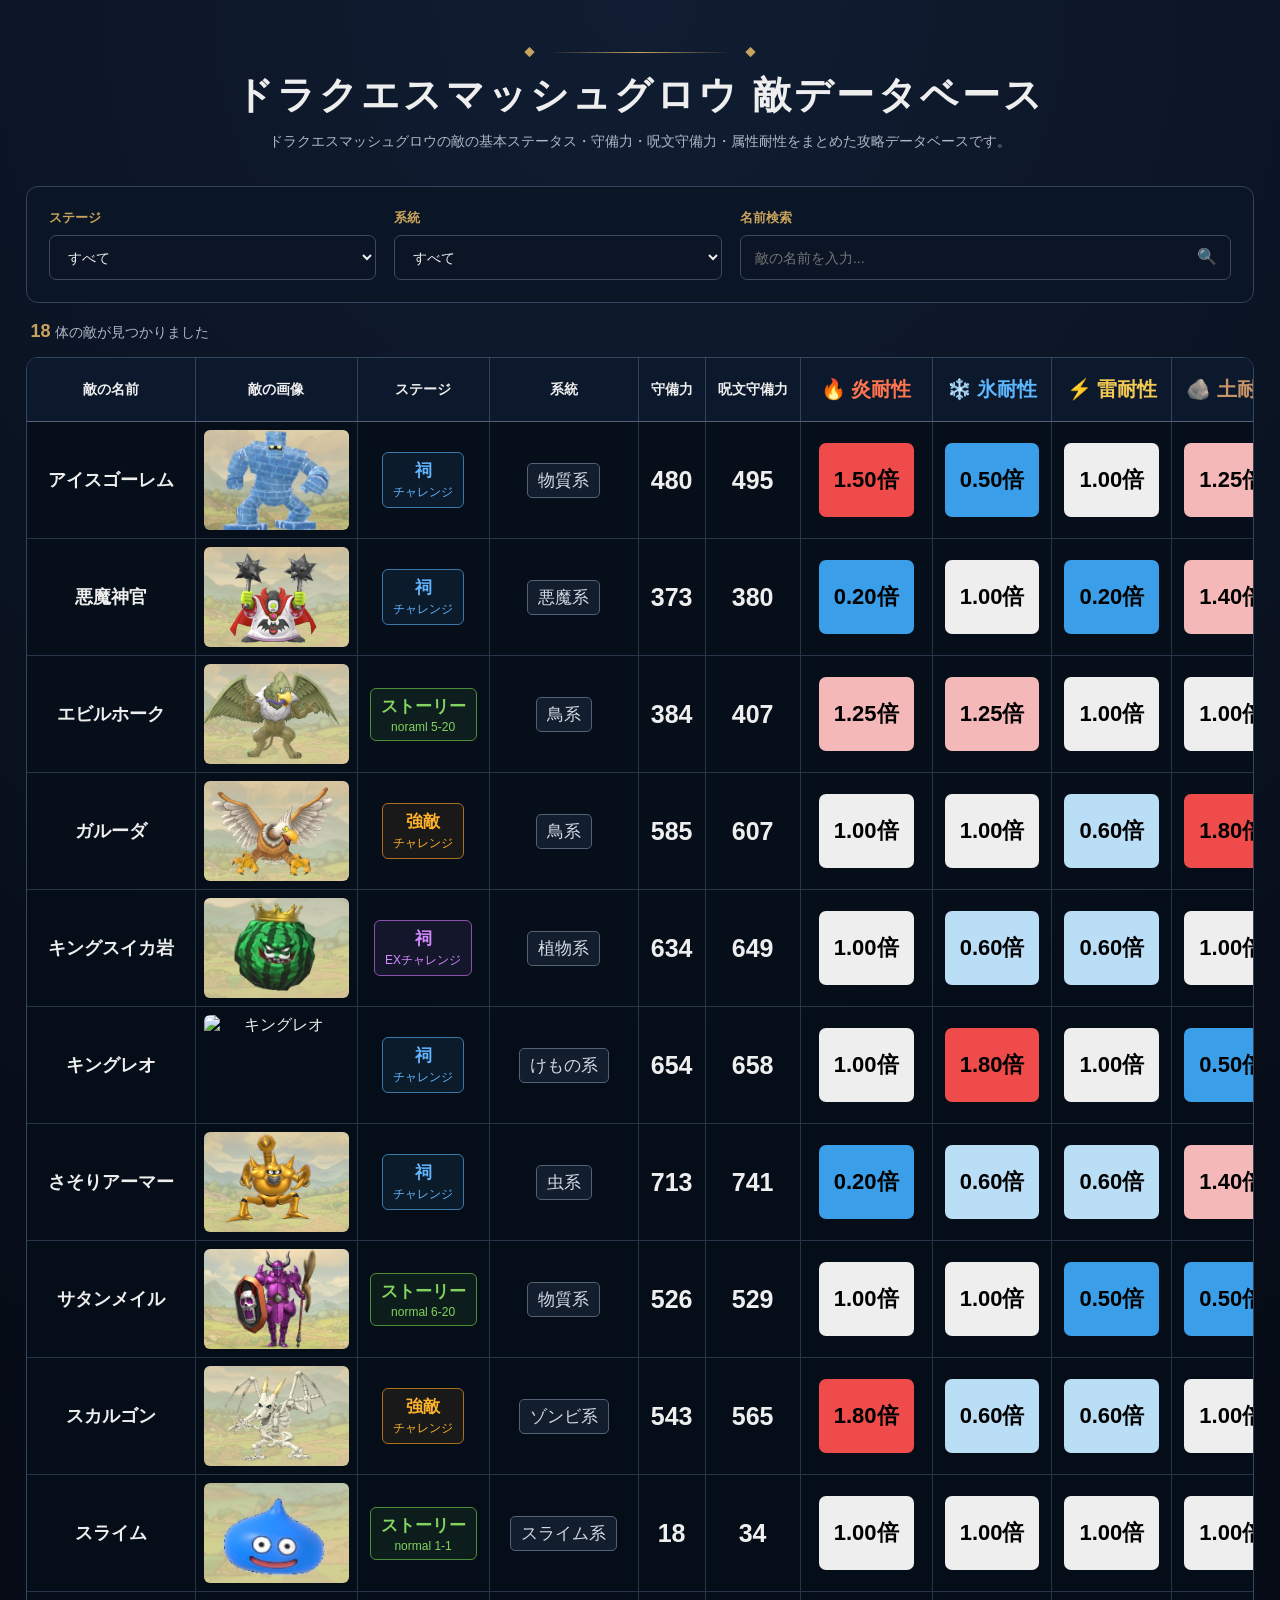
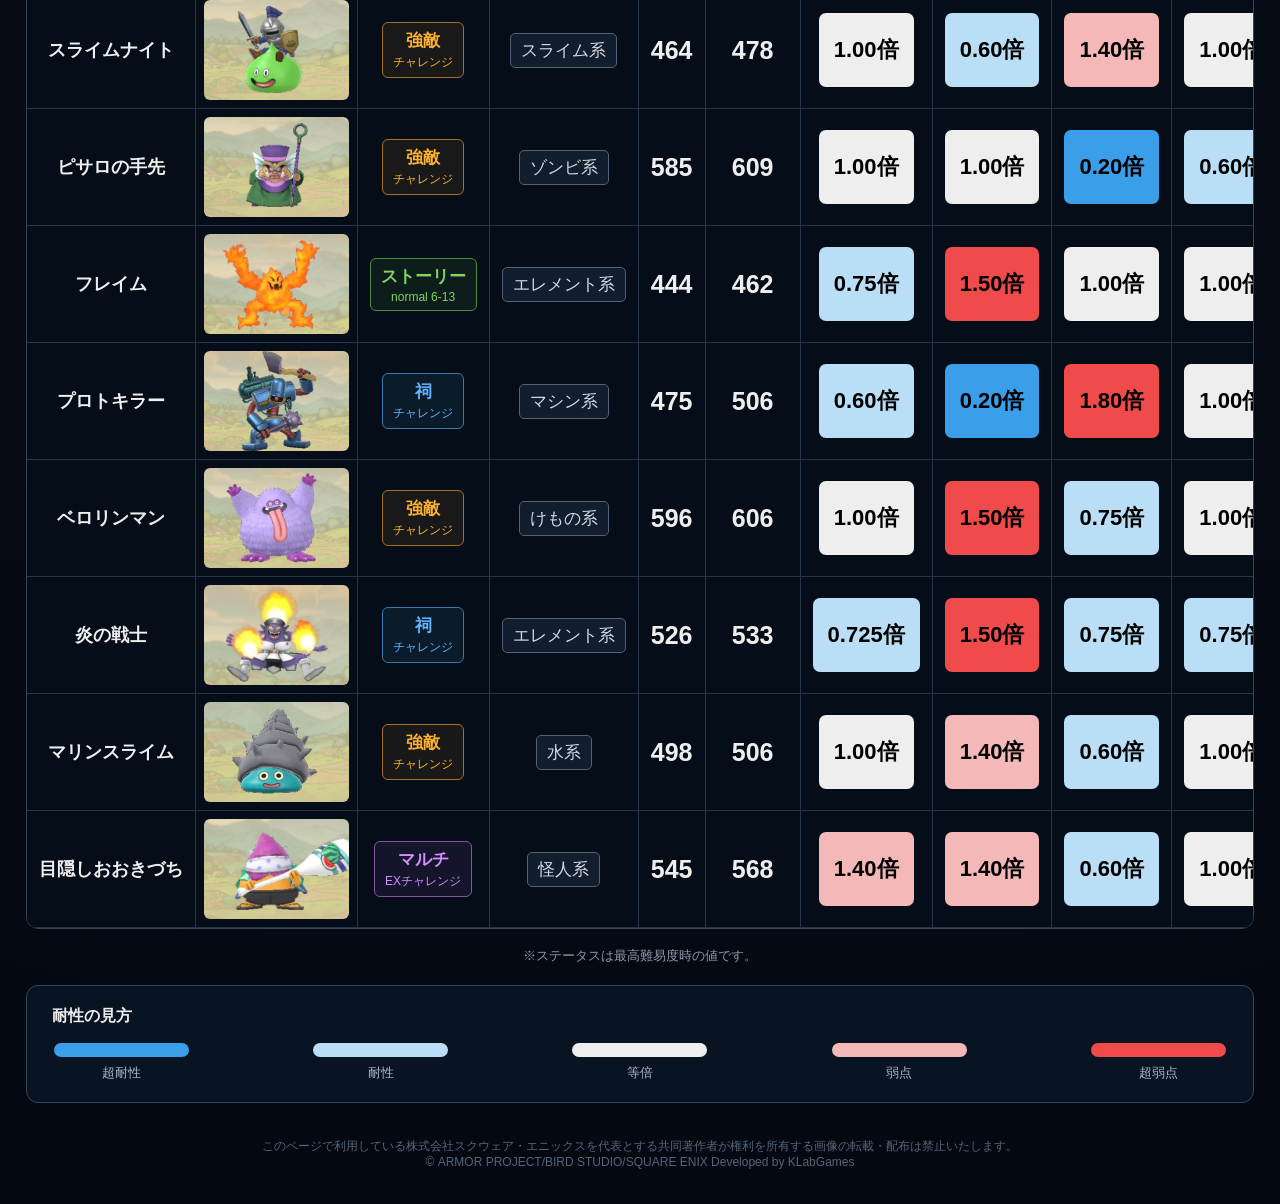
==== index.html @ b978d94a "Add files via upload" ====
<!DOCTYPE html>   <html lang="ja">

<head>
    <meta charset="UTF-8">
    <meta name="viewport" content="width=device-width, initial-scale=1.0">
    <title>【スマグロ】敵データベース（守備力類・属性耐性）</title>
    <meta name="description" content="ドラクエスマッシュグロウの敵情報をまとめた攻略データベース。敵の守備力、呪文守備力、炎・氷・雷・土・風・光・闇の属性耐性などの数値を一覧で確認できます。">
    <link rel="stylesheet" href="dqsg.css">
    <script>
  window.va = window.va || function () { (window.vaq = window.vaq || []).push(arguments); };
</script>
<script defer src="/_vercel/insights/script.js"></script>
</head>


<body>
<header class="site-header">
    <div class="title-decoration">
        <span>◆</span>
        <div></div>
        <span>◆</span>
    </div>
    <h1>ドラクエスマッシュグロウ 敵データベース</h1>
    <p>ドラクエスマッシュグロウの敵の基本ステータス・守備力・呪文守備力・属性耐性をまとめた攻略データベースです。</p>
</header>


<main class="container">
    <!-- ========================================
         検索・絞り込み
    ========================================= -->
    <section class="filter-area">

        <div class="filter-item">
            <label for="stage-filter">ステージ</label>

            <select id="stage-filter">
                <option value="all"> すべて</option>
                <option value="マルチ">マルチ（最高難易度）</option>
                <option value="強敵">強敵（最高難易度）</option>
                <option value="祠">祠（最高難易度）</option>
                <option value="ストーリー">ストーリー</option>
            </select>
        </div>


        <div class="filter-item">
            <label for="type-filter">系統</label>
            <select id="type-filter">

                <option value="all">すべて</option>
                <option value="スライム系">スライム系</option>
                <option value="けもの系">けもの系</option>
                <option value="ドラゴン系">ドラゴン系</option>
                <option value="悪魔系">悪魔系</option>
                <option value="物質系">物質系</option>
                <option value="ゾンビ系">ゾンビ系</option>
                <option value="エレメント系">エレメント系</option>
                <option value="植物系">植物系</option>
                <option value="虫系">虫系</option>
                <option value="水系">水系</option>
                <option value="鳥系">鳥系</option>
                <option value="マシン系">マシン系</option>
                <option value="怪人系">怪人系</option>
                <option value="？？？系">？？？系</option>
                
            </select>
        </div>


        <div class="filter-item search-box">

            <label for="name-search">名前検索</label>
            <div class="search-input">
                <input
                    type="text"
                    id="name-search"
                    placeholder="敵の名前を入力...">
                <span>🔍</span>
            </div>
        </div>
    </section>


    <!-- ========================================
         件数
    ========================================= -->
    <div class="result-info">
        <span id="result-count">5</span>
        体の敵が見つかりました </div>


    <!-- ========================================
         敵一覧
    ========================================= -->
    <section class="table-wrapper">


        <table id="enemy-table">
            <thead>
                <tr>
                    <th>敵の名前</th>
                    <th>敵の画像</th>
                    <th>ステージ</th>
                    <th>系統</th>
                    <th>守備力</th>
                    <th>呪文守備力</th>
                    <th class="element-fire">🔥 炎耐性</th>
                    <th class="element-ice">❄️ 氷耐性</th>
                    <th class="element-thunder">⚡ 雷耐性</th>
                    <th class="element-earth">🪨 土耐性</th>
                    <th class="element-wind"> 🌪️ 風耐性</th>
                    <th class="element-light">☀️ 光耐性</th>
                    <th class="element-dark">🌑 闇耐性</th>
                    <th class="element-other">その他</th>
                </tr
            </thead>


            <!--敵の情報色々書くところ沢山-->
            <tbody id="enemy-list">




                <tr
                    data-name="アイスゴーレム"
                    data-stage="祠"
                    data-type="物質系">

                    <td class="enemy-name">
                        <strong>アイスゴーレム</strong></td>

                    <td class="enemy-image"> 
                        <img
                            src="dqsgi/ai1.jpg"
                            alt="アイスゴーレム"> </td>

                    <td>
                        <span class="stage-badge stage-shrine">
                            祠
                            <small>チャレンジ</small>
                        </span> </td>

                    <td> <span class="type-badge">物質系</span> </td>

                    <td> <span class="status-number">480</span> </td>
                    <td> <span class="status-number">495</span> </td>

                    <!-- ★ 属性耐性 ★ -->
                    <td class="resistance">
                        <span class="resistance-bad">1.50倍</span> </td>

                    <td class="resistance">
                        <span class="resistance-good">0.50倍</span> </td>

                    <td class="resistance">
                        <span class="resistance-normal">1.00倍</span> </td>

                    <td class="resistance">
                        <span class="resistance-slight-bad">1.25倍</span> </td>
                        
                    <td class="resistance">
                        <span class="resistance-slight-good">0.75倍</span> </td>

                    <td class="resistance">
                        <span class="resistance-good">0.50倍</span> </td>

                    <td class="resistance">
                        <span class="resistance-good">0.50倍</span> </td>
                    
                    <td class="other-data"></td>
                </tr>

                <tr
                    data-name="悪魔神官"
                    data-stage="祠"
                    data-type="悪魔系">

                    <td class="enemy-name">
                        <strong>悪魔神官</strong></td>

                    <td class="enemy-image">
                        <img
                            src="dqsgi/aku1.jpg"
                            alt="悪魔神官"></td>

                    <td>
                        <span class="stage-badge stage-shrine">
                            祠
                            <small>チャレンジ</small>
                        </span> </td>

                    <td> <span class="type-badge">悪魔系</span> </td>

                    <td> <span class="status-number">373</span> </td>
                    <td> <span class="status-number">380</span> </td>

                    <!-- ★ 属性耐性 ★ -->
                    <td class="resistance">
                        <span class="resistance-good">0.20倍</span> </td>

                    <td class="resistance">
                        <span class="resistance-normal">1.00倍</span> </td>

                    <td class="resistance">
                        <span class="resistance-good">0.20倍</span> </td>

                    <td class="resistance">
                        <span class="resistance-slight-bad">1.40倍</span> </td>
                        
                    <td class="resistance">
                        <span class="resistance-good">0.20倍</span> </td>

                    <td class="resistance">
                        <span class="resistance-bad">1.80倍</span> </td>

                    <td class="resistance">
                        <span class="resistance-good">0.20倍</span> </td>

                    <td class="other-data"></td>
                </tr>

                <tr
                    data-name="エビルホーク"
                    data-stage="ストーリー"
                    data-type="鳥系">

                    <td class="enemy-name">
                        <strong>エビルホーク</strong></td>

                    <td class="enemy-image">
                        <img
                            src="dqsgi/ebi1.jpg"
                            alt="エビルホーク"> </td>

                    <td>
                        <span class="stage-badge stage-story">
                            ストーリー
                            <small>noraml 5-20</small>
                        </span> </td>

                    <td> <span class="type-badge">鳥系</span> </td>

                    <td> <span class="status-number">384</span> </td>
                    <td> <span class="status-number">407</span> </td>

                    <!-- ★ 属性耐性 ★ -->
                    <td class="resistance">
                        <span class="resistance-slight-bad">1.25倍</span> </td>

                    <td class="resistance">
                        <span class="resistance-slight-bad">1.25倍</span> </td>

                    <td class="resistance">
                        <span class="resistance-normal">1.00倍</span> </td>

                    <td class="resistance">
                        <span class="resistance-normal">1.00倍</span> </td>

                    <td class="resistance">
                        <span class="resistance-slight-good">0.75倍</span> </td>

                    <td class="resistance">
                        <span class="resistance-normal">1.00倍</span> </td>

                    <td class="resistance">
                        <span class="resistance-normal">1.00倍</span> </td>

                    <td class="other-data"></td>
                </tr>

                <tr
                    data-name="ガルーダ"
                    data-stage="強敵"
                    data-type="鳥系">

                    <td class="enemy-name">
                        <strong>ガルーダ</strong></td>

                    <td class="enemy-image">
                        <img
                            src="dqsgi/garu1.jpg"
                            alt="ガルーダ"> </td>

                    <td>
                        <span class="stage-badge stage-strong">
                            強敵
                            <small>チャレンジ</small>
                        </span> </td>

                    <td> <span class="type-badge">鳥系</span> </td>

                    <td> <span class="status-number">585</span> </td>
                    <td> <span class="status-number">607</span> </td>

                    <!-- ★ 属性耐性 ★ -->
                    <td class="resistance">
                        <span class="resistance-normal">1.00倍</span> </td>

                    <td class="resistance">
                        <span class="resistance-normal">1.00倍</span> </td>

                    <td class="resistance">
                        <span class="resistance-slight-good">0.60倍</span> </td>

                    <td class="resistance">
                        <span class="resistance-bad">1.80倍</span> </td>

                    <td class="resistance">
                        <span class="resistance-slight-good">0.60倍</span> </td>

                    <td class="resistance">
                        <span class="resistance-normal">1.00倍</span> </td>

                    <td class="resistance">
                        <span class="resistance-slight-bad">1.40倍</span> </td>

                    <td class="other-data"></td>
                </tr>

                <tr
                    data-name="キングスイカ岩"
                    data-stage="祠"
                    data-type="植物系">

                    <td class="enemy-name">
                        <strong>キングスイカ岩</strong></td>

                    <td class="enemy-image">
                        <img
                            src="dqsgi/kin1.jpg"
                            alt="キングスイカ岩"> </td>

                    <td>
                        <span class="stage-badge stage-multi">
                            祠
                            <small>EXチャレンジ</small>
                        </span> </td>

                    <td> <span class="type-badge">植物系</span> </td>

                    <td> <span class="status-number">634</span> </td>
                    <td> <span class="status-number">649</span> </td>

                    <!-- ★ 属性耐性 ★ -->
                    <td class="resistance">
                        <span class="resistance-normal">1.00倍</span> </td>

                    <td class="resistance">
                        <span class="resistance-slight-good">0.60倍</span> </td>

                    <td class="resistance">
                        <span class="resistance-slight-good">0.60倍</span> </td>

                    <td class="resistance">
                        <span class="resistance-normal">1.00倍</span> </td>

                    <td class="resistance">
                        <span class="resistance-bad">1.80倍</span> </td>

                    <td class="resistance">
                        <span class="resistance-slight-good">0.60倍</span> </td>

                    <td class="resistance">
                        <span class="resistance-good">0.20倍</span> </td>

                    <td class="other-data"></td>
                </tr>

                <tr
                    data-name="キングレオ"
                    data-stage="祠"
                    data-type="けもの系">

                    <td class="enemy-name">
                        <strong>キングレオ</strong></td>

                    <td class="enemy-image">
                        <img
                            src="dqsgi/kin2.png"
                            alt="キングレオ"> </td>

                    <td>
                        <span class="stage-badge stage-shrine">
                            祠
                            <small>チャレンジ</small>
                        </span> </td>

                    <td> <span class="type-badge">けもの系</span> </td>

                    <td> <span class="status-number">654</span> </td>
                    <td> <span class="status-number">658</span> </td>

                    <!-- ★ 属性耐性 ★ -->
                    <td class="resistance">
                        <span class="resistance-normal">1.00倍</span> </td>

                    <td class="resistance">
                        <span class="resistance-bad">1.80倍</span> </td>

                    <td class="resistance">
                        <span class="resistance-normal">1.00倍</span> </td>

                    <td class="resistance">
                        <span class="resistance-good">0.50倍</span> </td>

                    <td class="resistance">
                        <span class="resistance-normal">1.00倍</span> </td>

                    <td class="resistance">
                        <span class="resistance-slight-good">0.60倍</span> </td>

                    <td class="resistance">
                        <span class="resistance-good">0.20倍</span> </td>

                    <td class="other-data"></td>
                </tr>

                <tr
                    data-name="さそりアーマー"
                    data-stage="祠"
                    data-type="虫系">

                    <td class="enemy-name">
                        <strong>さそりアーマー</strong></td>

                    <td class="enemy-image">
                        <img
                            src="dqsgi/saso1.png"
                            alt="さそりアーマー"> </td>

                    <td>
                        <span class="stage-badge stage-shrine">
                                祠
                            <small>チャレンジ</small>
                        </span> </td>

                    <td> <span class="type-badge">虫系</span> </td>

                    <td> <span class="status-number">713</span> </td>
                    <td> <span class="status-number">741</span> </td>

                    <!-- ★ 属性耐性 ★ -->
                    <td class="resistance">
                        <span class="resistance-good">0.20倍</span> </td>

                    <td class="resistance">
                        <span class="resistance-slight-good">0.60倍</span> </td>

                    <td class="resistance">
                        <span class="resistance-slight-good">0.60倍</span> </td>

                    <td class="resistance">
                        <span class="resistance-slight-bad">1.40倍</span> </td>

                    <td class="resistance">
                        <span class="resistance-normal">1.00倍</span> </td>

                    <td class="resistance">
                        <span class="resistance-slight-good">0.60倍</span> </td>

                    <td class="resistance">
                        <span class="resistance-bad">1.80倍</span> </td>

                    <td class="other-data"></td>
                </tr>

                <tr
                    data-name="サタンメイル"
                    data-stage="ストーリー"
                    data-type="物質系">

                    <td class="enemy-name">
                        <strong>サタンメイル</strong></td>

                    <td class="enemy-image">
                        <img
                            src="dqsgi/sata1.jpg"
                            alt="サタンメイル"> </td>

                    <td>
                        <span class="stage-badge stage-story">
                            ストーリー
                            <small>normal 6-20</small>
                        </span> </td>

                    <td> <span class="type-badge">物質系</span> </td>

                    <td> <span class="status-number">526</span> </td>
                    <td> <span class="status-number">529</span> </td>

                    <!-- ★ 属性耐性 ★ -->
                    <td class="resistance">
                        <span class="resistance-normal">1.00倍</span> </td>

                    <td class="resistance">
                        <span class="resistance-normal">1.00倍</span> </td>

                    <td class="resistance">
                        <span class="resistance-good">0.50倍</span> </td>

                    <td class="resistance">
                        <span class="resistance-good">0.50倍</span> </td>

                    <td class="resistance">
                        <span class="resistance-slight-bad">1.25倍</span> </td>

                    <td class="resistance">
                        <span class="resistance-slight-bad">1.25倍</span> </td>

                    <td class="resistance">
                        <span class="resistance-slight-good">0.75倍</span> </td>

                    <td class="other-data">・呪文耐性<br>　(×0.5)</td>
                </tr>

                <tr
                    data-name="スカルゴン"
                    data-stage="強敵"
                    data-type="ゾンビ系">

                    <td class="enemy-name">
                        <strong>スカルゴン</strong></td>

                    <td class="enemy-image">
                        <img
                            src="dqsgi/suka1.jpg"
                            alt="スカルゴン"> </td>

                    <td>
                        <span class="stage-badge stage-strong">
                            強敵
                            <small>チャレンジ</small>
                        </span> </td>

                    <td> <span class="type-badge">ゾンビ系</span> </td>

                    <td> <span class="status-number">543</span> </td>
                    <td> <span class="status-number">565</span> </td>

                    <!-- ★ 属性耐性 ★ -->
                    <td class="resistance">
                        <span class="resistance-bad">1.80倍</span> </td>

                    <td class="resistance">
                        <span class="resistance-slight-good">0.60倍</span> </td>

                    <td class="resistance">
                        <span class="resistance-slight-good">0.60倍</span> </td>

                    <td class="resistance">
                        <span class="resistance-normal">1.00倍</span> </td>

                    <td class="resistance">
                        <span class="resistance-slight-bad">1.40倍</span> </td>

                    <td class="resistance">
                        <span class="resistance-normal">1.00倍</span> </td>

                    <td class="resistance">
                        <span class="resistance-slight-good">0.60倍</span> </td>

                    <td class="other-data"></td>
                </tr>

                <tr
                    data-name="スライム"
                    data-stage="ストーリー"
                    data-type="スライム系">

                    <td class="enemy-name">
                        <strong>スライム</strong></td>

                    <td class="enemy-image">
                        <img
                            src="dqsgi/sura1.jpg"
                            alt="スライム"> </td>

                    <td>
                        <span class="stage-badge stage-story">
                            ストーリー
                            <small>normal 1-1</small>
                        </span> </td>

                    <td> <span class="type-badge">スライム系</span> </td>

                    <td> <span class="status-number">18</span> </td>
                    <td> <span class="status-number">34</span> </td>

                    <!-- ★ 属性耐性 ★ -->
                    <td class="resistance">
                        <span class="resistance-normal">1.00倍</span> </td>

                    <td class="resistance">
                        <span class="resistance-normal">1.00倍</span> </td>

                    <td class="resistance">
                        <span class="resistance-normal">1.00倍</span> </td>

                    <td class="resistance">
                        <span class="resistance-normal">1.00倍</span> </td>

                    <td class="resistance">
                        <span class="resistance-normal">1.00倍</span> </td>

                    <td class="resistance">
                        <span class="resistance-normal">1.00倍</span> </td>

                    <td class="resistance">
                        <span class="resistance-normal">1.00倍</span> </td>

                    <td class="other-data"></td>
                </tr>

                <tr
                    data-name="スライムナイト"
                    data-stage="強敵"
                    data-type="スライム系">

                    <td class="enemy-name">
                        <strong>スライムナイト</strong></td>

                    <td class="enemy-image">
                        <img
                            src="dqsgi/sura2.jpg"
                            alt="スライムナイト"> </td>

                    <td>
                        <span class="stage-badge stage-strong">
                            強敵
                            <small>チャレンジ</small>
                        </span> </td>

                    <td> <span class="type-badge">スライム系</span> </td>

                    <td> <span class="status-number">464</span> </td>
                    <td> <span class="status-number">478</span> </td>

                    <!-- ★ 属性耐性 ★ -->
                    <td class="resistance">
                        <span class="resistance-normal">1.00倍</span> </td>

                    <td class="resistance">
                        <span class="resistance-slight-good">0.60倍</span> </td>

                    <td class="resistance">
                        <span class="resistance-slight-bad">1.40倍</span> </td>

                    <td class="resistance">
                        <span class="resistance-normal">1.00倍</span> </td>

                    <td class="resistance">
                        <span class="resistance-bad">1.80倍</span> </td>

                    <td class="resistance">
                        <span class="resistance-normal">1.00倍</span> </td>

                    <td class="resistance">
                        <span class="resistance-slight-good">0.60倍</span> </td>

                    <td class="other-data"></td>
                </tr>

                <tr
                    data-name="ピサロの手先"
                    data-stage="強敵"
                    data-type="ゾンビ系">

                    <td class="enemy-name">
                        <strong>ピサロの手先</strong></td>

                    <td class="enemy-image">
                        <img
                            src="dqsgi/pisa.jpg"
                            alt="ピサロの手先"> </td>

                    <td>
                        <span class="stage-badge stage-strong">
                            強敵
                            <small>チャレンジ</small>
                        </span> </td>

                    <td> <span class="type-badge">ゾンビ系</span> </td>

                    <td> <span class="status-number">585</span> </td>
                    <td> <span class="status-number">609</span> </td>

                    <!-- ★ 属性耐性 ★ -->
                    <td class="resistance">
                        <span class="resistance-normal">1.00倍</span> </td>

                    <td class="resistance">
                        <span class="resistance-normal">1.00倍</span> </td>

                    <td class="resistance">
                        <span class="resistance-good">0.20倍</span> </td>

                    <td class="resistance">
                        <span class="resistance-slight-good">0.60倍</span> </td>

                    <td class="resistance">
                        <span class="resistance-bad">1.80倍</span> </td>

                    <td class="resistance">
                        <span class="resistance-slight-good">0.60倍</span> </td>

                    <td class="resistance">
                        <span class="resistance-slight-good">0.60倍</span> </td>

                    <td class="other-data"></td>
                </tr>

                <tr
                    data-name="フレイム"
                    data-stage="ストーリー"
                    data-type="エレメント系">

                    <td class="enemy-name">
                        <strong>フレイム</strong></td>

                    <td class="enemy-image">
                        <img
                            src="dqsgi/hure1.jpg"
                            alt="フレイム"> </td>

                    <td>
                        <span class="stage-badge stage-story">
                            ストーリー
                            <small>normal 6-13</small>
                        </span> </td>

                    <td> <span class="type-badge">エレメント系</span> </td>

                    <td> <span class="status-number">444</span> </td>
                    <td> <span class="status-number">462</span> </td>

                    <!-- ★ 属性耐性 ★ -->
                    <td class="resistance">
                        <span class="resistance-slight-good">0.75倍</span> </td>

                    <td class="resistance">
                        <span class="resistance-bad">1.50倍</span> </td>

                    <td class="resistance">
                        <span class="resistance-normal">1.00倍</span> </td>

                    <td class="resistance">
                        <span class="resistance-normal">1.00倍</span> </td>

                    <td class="resistance">
                        <span class="resistance-normal">1.00倍</span> </td>

                    <td class="resistance">
                        <span class="resistance-normal">1.00倍</span> </td>

                    <td class="resistance">
                        <span class="resistance-normal">1.00倍</span> </td>

                    <td class="other-data"></td>
                </tr>

                <tr
                    data-name="プロトキラー"
                    data-stage="祠"
                    data-type="マシン系">

                    <td class="enemy-name">
                        <strong>プロトキラー</strong></td>

                    <td class="enemy-image">
                        <img
                            src="dqsgi/puro1.jpg"
                            alt="プロトキラー"></td>

                    <td>
                        <span class="stage-badge stage-shrine">
                            祠
                            <small>チャレンジ</small>
                        </span> </td>

                    <td> <span class="type-badge">マシン系</span> </td>

                    <td> <span class="status-number">475</span> </td>
                    <td> <span class="status-number">506</span> </td>

                    <!-- ★ 属性耐性 ★ -->
                    <td class="resistance">
                        <span class="resistance-slight-good">0.60倍</span> </td>

                    <td class="resistance">
                        <span class="resistance-good">0.20倍</span> </td>

                    <td class="resistance">
                        <span class="resistance-bad">1.80倍</span> </td>

                    <td class="resistance">
                        <span class="resistance-normal">1.00倍</span> </td>
                        
                    <td class="resistance">
                        <span class="resistance-slight-bad">1.40倍</span> </td>
                   
                    <td class="resistance">
                        <span class="resistance-good">0.20倍</span> </td>

                    <td class="resistance">
                        <span class="resistance-slight-good">0.60倍</span> </td>

                    <td class="other-data"></td>
                </tr>

                <tr
                    data-name="ベロリンマン"
                    data-stage="強敵"
                    data-type="けもの系">

                    <td class="enemy-name">
                        <strong>ベロリンマン</strong></td>

                    <td class="enemy-image">
                        <img
                            src="dqsgi/bero1.jpg"
                            alt="ベロリンマン"> </td>

                    <td>
                        <span class="stage-badge stage-strong">
                            強敵
                            <small>チャレンジ</small>
                        </span> </td>

                    <td> <span class="type-badge">けもの系</span> </td>

                    <td> <span class="status-number">596</span> </td>
                    <td> <span class="status-number">606</span> </td>

                    <!-- ★ 属性耐性 ★ -->
                    <td class="resistance">
                        <span class="resistance-normal">1.00倍</span> </td>

                    <td class="resistance">
                        <span class="resistance-bad">1.50倍</span> </td>

                    <td class="resistance">
                        <span class="resistance-slight-good">0.75倍</span> </td>

                    <td class="resistance">
                        <span class="resistance-normal">1.00倍</span> </td>

                    <td class="resistance">
                        <span class="resistance-slight-bad">1.25倍</span> </td>

                    <td class="resistance">
                        <span class="resistance-slight-good">0.75倍</span> </td>

                    <td class="resistance">
                        <span class="resistance-normal">1.00倍</span> </td>

                    <td class="other-data"></td>
                </tr>

                <tr
                    data-name="炎の戦士"
                    data-stage="祠"
                    data-type="エレメント系">

                    <td class="enemy-name">
                        <strong>炎の戦士</strong></td>

                    <td class="enemy-image">
                        <img
                            src="dqsgi/hono1.jpg"
                            alt="炎の戦士"> </td>

                    <td>
                        <span class="stage-badge stage-shrine">
                            祠
                            <small>チャレンジ</small>
                        </span> </td>

                    <td> <span class="type-badge">エレメント系</span> </td>

                    <td> <span class="status-number">526</span> </td>
                    <td> <span class="status-number">533</span> </td>

                    <!-- ★ 属性耐性 ★ -->
                    <td class="resistance">
                        <span class="resistance-slight-good">0.725倍</span> </td>

                    <td class="resistance">
                        <span class="resistance-bad">1.50倍</span> </td>

                    <td class="resistance">
                        <span class="resistance-slight-good">0.75倍</span> </td>

                    <td class="resistance">
                        <span class="resistance-slight-good">0.75倍</span> </td>

                    <td class="resistance">
                        <span class="resistance-slight-good">0.75倍</span> </td>

                    <td class="resistance">
                        <span class="resistance-slight-good">0.75倍</span> </td>

                    <td class="resistance">
                        <span class="resistance-slight-bad">1.25倍</span> </td>

                    <td class="other-data"></td>
                </tr>

                <tr
                    data-name="マリンスライム"
                    data-stage="強敵"
                    data-type="水系">

                    <td class="enemy-name">
                        <strong>マリンスライム</strong></td>

                    <td class="enemy-image">
                        <img
                            src="dqsgi/tumu1.jpg"
                            alt="マリンスライム"> </td>

                    <td>
                        <span class="stage-badge stage-strong">
                            強敵
                            <small>チャレンジ</small>
                        </span> </td>

                    <td> <span class="type-badge">水系</span> </td>

                    <td> <span class="status-number">498</span> </td>
                    <td> <span class="status-number">506</span> </td>

                    <!-- ★ 属性耐性 ★ -->
                    <td class="resistance">
                        <span class="resistance-normal">1.00倍</span> </td>

                    <td class="resistance">
                        <span class="resistance-slight-bad">1.40倍</span> </td>

                    <td class="resistance">
                        <span class="resistance-slight-good">0.60倍</span> </td>

                    <td class="resistance">
                        <span class="resistance-normal">1.00倍</span> </td>
                        
                    <td class="resistance">
                        <span class="resistance-bad">1.825倍</span> </td>

                    <td class="resistance">
                        <span class="resistance-slight-good">0.60倍</span> </td>

                    <td class="resistance">
                        <span class="resistance-slight-good">0.60倍</span> </td>

                    <td class="other-data"></td>
                </tr>

                <tr
                    data-name="目隠しおおきづち"
                    data-stage="マルチ"
                    data-type="怪人系">

                    <td class="enemy-name">
                        <strong>目隠しおおきづち</strong></td>

                    <td class="enemy-image">
                        <img
                            src="dqsgi/meka1.jpg"
                            alt="目隠しおおきづち"> </td>

                    <td>
                        <span class="stage-badge stage-multi">
                            マルチ
                            <small>EXチャレンジ</small>
                        </span> </td>

                    <td> <span class="type-badge">怪人系</span> </td>

                    <td> <span class="status-number">545</span> </td>
                    <td> <span class="status-number">568</span> </td>

                    <!-- ★ 属性耐性 ★ -->
                    <td class="resistance">
                        <span class="resistance-slight-bad">1.40倍</span> </td>

                    <td class="resistance">
                        <span class="resistance-slight-bad">1.40倍</span> </td>

                    <td class="resistance">
                        <span class="resistance-slight-good">0.60倍</span> </td>

                    <td class="resistance">
                        <span class="resistance-normal">1.00倍</span> </td>
                        
                    <td class="resistance">
                        <span class="resistance-bad">1.80倍</span> </td>              

                    <td class="resistance">
                        <span class="resistance-normal">1.00倍</span> </td>

                    <td class="resistance">
                        <span class="resistance-normal">1.00倍</span> </td>

                    <td class="other-data"></td>
                </tr>



            

                


            </tbody>
        </table>


        <div id="no-results" class="no-results">
            条件に一致する敵が見つかりませんでした。
        </div>
    </section>


    <!-- ========================================
         注意書き
    ========================================= -->
    <p class="data-note">※ステータスは最高難易度時の値です。</p>


    <!-- ========================================
         耐性の見方
    ========================================= -->
    <section class="resistance-guide">
        <h2>耐性の見方</h2>

        <div class="guide-items">
            <div>
                <span class="guide-value blue"></span>
                <span>超耐性</span>
            </div>

            <div>
                <span class="guide-value light-blue"></span>
                <span>耐性</span>
            </div>

            <div>
                <span class="guide-value normal"></span>
                <span>等倍</span>
            </div>

            <div>
                <span class="guide-value light-red"></span>
                <span>弱点</span>
            </div>

            <div>
                <span class="guide-value red"></span>
                <span>超弱点</span>
            </div>
        </div>
    </section>
</main>

<footer>
    このページで利用している株式会社スクウェア・エニックスを代表とする共同著作者が権利を所有する画像の転載・配布は禁止いたします。<br>
© ARMOR PROJECT/BIRD STUDIO/SQUARE ENIX Developed by KLabGames
</footer>


<script src="dqsg.js"></script>

</body> </html>
---- dqsg.css ----
/* ========================================
   基本設定
======================================== */
* {
    box-sizing: border-box;
}

body {
    margin: 0;

    background:
        radial-gradient(
            circle at top,
            #101d32 0%,
            #070d18 45%,
            #040811 100%  );

    color: #eeeeee;
    font-family:
        "Noto Sans JP",
        "Hiragino Kaku Gothic ProN",
        Meiryo,
        sans-serif;  }

.container {
    width: min(1800px, 96%);
    margin: 0 auto;   }


/* ========================================
   ヘッダー
======================================== */
.site-header {
    text-align: center;
    padding: 45px 20px 35px;  }

.site-header h1 {
    margin: 10px 0 12px;
    font-size: 38px;
    letter-spacing: 0.08em;  }

.site-header p {
    margin: 0;
    color: #aeb8c7;
    font-size: 14px;  }

.title-decoration {
    display: flex;
    justify-content: center;
    align-items: center;
    gap: 15px;  }

.title-decoration div {
    width: 180px;
    height: 1px;
    background:
        linear-gradient(
            to right,
            transparent,
            #c9a45c,
            transparent
        ); }

.title-decoration span {
    color: #c9a45c;
    font-size: 11px;  }


/* ========================================
   検索・絞り込み
======================================== */
.filter-area {
    display: grid;
    grid-template-columns:
        1fr 1fr 1.5fr;
    gap: 18px;
    padding: 22px;
    margin-bottom: 18px;
    background:
        rgba(10, 21, 37, 0.92);
    border: 1px solid #33445b;
    border-radius: 12px;  }

.filter-item {
    display: flex;
    flex-direction: column;
    gap: 8px;  }

.filter-item label {
    color: #c9a45c;
    font-size: 13px;
    font-weight: bold;  }

select,
input {
    width: 100%;
    height: 45px;
    padding: 0 14px;
    color: #eeeeee;
    background: #0b1525;
    border: 1px solid #3b4b61;
    border-radius: 7px;
    font-size: 14px;
    outline: none;  }

select:focus,
input:focus {
    border-color: #c9a45c; }

.search-input {
    position: relative; }

.search-input input {
    padding-right: 45px; }

.search-input span {
    position: absolute;
    right: 14px;
    top: 12px;
    opacity: 0.7; }


/* ========================================
   件数
======================================== */
.result-info {
    margin: 15px 5px;
    color: #aeb8c7;
    font-size: 14px; }

#result-count {
    color: #c9a45c;
    font-weight: bold;
    font-size: 18px; }


/* ========================================
   テーブル
======================================== */
.table-wrapper {
    overflow-x: auto;
    border: 1px solid #35455a;
    border-radius: 12px;
    background:
        rgba(6, 14, 25, 0.95); }

table {
    width: 100%;
    min-width: 1500px;
    border-collapse: collapse;  }

thead th {
    position: sticky;
    top: 0;
    z-index: 5;
    padding: 18px 12px;
    background: #0c192c;
    color: #eeeeee;
    border-right: 1px solid #334257;
    border-bottom: 1px solid #516078;
    font-size: 14px;
    white-space: nowrap; }


/* ========================================
   属性ヘッダー
======================================== */
.element-fire {
    color: #ff754f; 
    font-size: 20px;}

.element-ice {
    color: #5db7ff; 
    font-size: 20px;}

.element-thunder {
    color: #f4ca55; 
    font-size: 20px;}

.element-wind {
    color: #92d36e; 
    font-size: 20px;}

.element-dark {
    color: #bd80e8; 
    font-size: 20px;}

.element-light {
    color: #f4df86; 
    font-size: 20px;}

.element-earth {
    color: #c89568; 
    font-size: 20px;}

/* その他 */
.element-other {
    font-size: 20px;
}

.other-data {
    
    justify-content: flex-start !important;
    text-align: left;
    padding-left: 3px !important;
    min-width: 120px;
}


/* ========================================
   セル
======================================== */
tbody td {
    padding: 16px 12px;
    text-align: center;
    border-right: 1px solid #273548;
    border-bottom: 1px solid #273548;
    white-space: nowrap; }

tbody tr {
    transition:
        background 0.2s; }

tbody tr:hover {
    background:
    rgba(40, 58, 82, 0.4);}

 /*守備力などの数値のフォントのサイズ*/
.status-number {
    font-size: 25px;
    font-weight: bold;
}  

/* ========================================
   敵名
======================================== */
.enemy-name {
    min-width: 150px; }

.enemy-name strong {
    font-size: 18px; }


/* ========================================
   画像
======================================== */
.enemy-image {
    width: 160px;
    min-width: 160px;
    padding: 8px !important; }

.image-placeholder {
    width: 145px;
    height: 100px;
    display: flex;
    align-items: center;
    justify-content: center;
    margin: auto;
    background:
        linear-gradient(
            135deg,
            #18273b,
            #0c1626 );

    border: 1px dashed #56677d;
    border-radius: 6px;
    color: #748298;
    font-size: 13px; }

.enemy-image img {
    display: block;
    width: 145px;
    height: 100px;
    margin: auto;
    object-fit: cover;
    border-radius: 6px; }


/* ========================================
   系統
======================================== */
.type-badge {
    display: inline-block;
    padding: 5px 10px;
    border: 1px solid #536176;
    border-radius: 5px;
    background: #121d2d;
    color: #d3dae4;
    font-size: 17px; }


/* ========================================
   ステージ
======================================== */
.stage-badge {
    display: inline-flex;
    flex-direction: column;
    align-items: center;
    gap: 2px;
    padding: 6px 10px;
    border-radius: 6px;
    font-weight: bold;
    font-size: 17px; }


.stage-badge small {
    font-size: 12px;
    font-weight: normal; }

.stage-multi {
    color: #d68cff;
    border: 1px solid #8752a8;
    background:
        rgba(135, 82, 168, 0.12);  }

.stage-strong {
    color: #ffb32d;
    border: 1px solid #a86f20;
    background:
        rgba(168, 111, 32, 0.12); }

.stage-story {
    color: #82d35f;
    border: 1px solid #4c8e39;
    background:
        rgba(76, 142, 57, 0.12); }

.stage-shrine {
    color: #62b5ff;

    border: 1px solid #3978aa;

    background: rgba(57, 120, 170, 0.12);
}


/* ========================================
   ★★★★★
   属性耐性
   ★★★★★
======================================== */

/*
   属性耐性の「セル」

   背景色はここには付けない。
*/
.resistance {
    text-align: center;
    white-space: nowrap; }

/*
   実際に色が付く部分
   ★★★ 色付き部分の大きさは
   ここを変更 ★★★
   padding: 上下 左右;
*/
.resistance span {
    display: inline-block;
    padding: 22px 15px;
    border-radius: 7px;
    color: #000000 !important;
    font-weight: bold;
    font-size: 22px; }   /*0.50倍などのフォントの大きさ*/


/* ----------------------------------------
   0.50倍以下 → 青
---------------------------------------- */
.resistance-good {
    background-color: #3b9ee8; }

/* ----------------------------------------
   0.55〜0.95倍 → 薄い水色
---------------------------------------- */
.resistance-slight-good {
    background-color: #b9def5; }

/* ----------------------------------------
   1.00倍 → 白
---------------------------------------- */
.resistance-normal {
    background-color: #eeeeee; }

/* ----------------------------------------
   1.05〜1.45倍 → 薄い赤
---------------------------------------- */
.resistance-slight-bad {
    background-color: #f5b8b8; }

/* ----------------------------------------
   1.50倍以上 → 赤
---------------------------------------- */
.resistance-bad {
    background-color: #f04b4b; }


/* ========================================
   注意書き
======================================== */
.data-note {
    margin: 18px 0 0;
    text-align: center;
    color: #8d99aa;
    font-size: 13px; }


/* ========================================
   耐性の見方
======================================== */
.resistance-guide {
    margin-top: 20px;
    padding: 20px 25px;
    background:
        rgba(10, 21, 37, 0.92);
    border: 1px solid #35455a;
    border-radius: 12px; }

.resistance-guide h2 {
    margin: 0 0 16px;
    font-size: 16px;
    color: #eeeeee; }

.guide-items {
    display: flex;
    flex-wrap: wrap;
    justify-content: space-between;
    gap: 20px; }

.guide-items > div {
    display: flex;
    flex-direction: column;
    align-items: center;
    gap: 7px;
    min-width: 140px;
    font-size: 13px;
    color: #aeb8c7; }

.guide-value {
    display: inline-block;
    min-width: 135px;
    padding: 7px 12px;
    border-radius: 7px;
    text-align: center;
    font-weight: bold;
    color: #000000; }

.guide-value.blue {
    background-color: #3b9ee8; }

.guide-value.light-blue {
    background-color: #b9def5; }

.guide-value.normal {
    background-color: #eeeeee; }

.guide-value.light-red {
    background-color: #f5b8b8; }

.guide-value.red {
    background-color: #f04b4b; }


/* ========================================
   検索結果なし
======================================== */
.no-results {
    display: none;
    padding: 60px 20px;
    text-align: center;
    color: #8995a7; }


/* ========================================
   フッター
======================================== */
footer {
    padding: 35px;
    text-align: center;
    color: #566477;
    font-size: 12px; }








 

/* ========================================
   スマホ対応
   ※ max-width: 700px のときだけ適用
   ※ PC表示には影響なし
======================================== */

@media screen and (max-width: 700px) {

    /* ========================================
       全体
    ======================================== */

    body {
        overflow-x: hidden;
    }

    .container {
        width: 94%;
        max-width: none;
    }


    /* ========================================
       ヘッダー
    ======================================== */

    .site-header {
        padding: 30px 12px 25px;
    }

    .site-header h1 {
        font-size: 27px;
        margin: 8px 0 10px;
    }

    .site-header p {
        font-size: 12px;
    }

    .title-decoration {
        gap: 10px;
    }

    .title-decoration div {
        width: 60px;
    }


    /* ========================================
       検索・絞り込み
    ======================================== */

    .filter-area {
        display: grid !important;
        grid-template-columns: 1fr !important;
        gap: 13px;
        padding: 16px;
        margin-bottom: 15px;
    }

    .filter-item {
        display: flex;
        flex-direction: column;
        gap: 6px;
    }

    .filter-item label {
        font-size: 12px;
    }

    select,
    input {
        height: 43px;
        font-size: 14px;
    }


    /* ========================================
       件数
    ======================================== */

    .result-info {
        margin: 12px 3px;
        font-size: 13px;
    }

    #result-count {
        font-size: 17px;
    }


    /* ========================================
       ★ テーブルをスマホ用カードに変更 ★
    ======================================== */

    .table-wrapper {
        width: 100%;
        overflow: visible !important;

        border: none !important;
        border-radius: 0 !important;

        background: transparent !important;
    }

    table {
        display: block !important;

        width: 100% !important;
        min-width: 0 !important;

        border: none !important;
    }

    thead {
        display: none !important;
    }

    tbody {
        display: block !important;
        width: 100% !important;
    }


    /* ========================================
       敵1体のカード
    ======================================== */

    tbody tr {
        display: grid !important;

        grid-template-columns: 1fr 1fr !important;

        width: 100% !important;
        min-width: 0 !important;

        margin: 0 0 18px 0 !important;
        padding: 0 !important;

        background: rgba(10, 21, 37, 0.96) !important;

        border: 1px solid #35455a !important;
        border-radius: 12px !important;

        overflow: hidden !important;

        box-shadow: 0 5px 18px rgba(0, 0, 0, 0.25);

        transition: none !important;
    }

    tbody tr:hover {
        background: rgba(10, 21, 37, 0.96) !important;
    }


    /* ========================================
       全セル共通
    ======================================== */

    tbody td {
        display: flex !important;

        align-items: center !important;
        justify-content: center !important;

        width: auto !important;
        min-width: 0 !important;

        padding: 12px !important;

        white-space: normal !important;

        border-right: 1px solid #273548 !important;
        border-bottom: 1px solid #273548 !important;
    }


    /* ========================================
       敵の名前
    ======================================== */

    tbody td.enemy-name {
        grid-column: 1 / -1 !important;

        min-width: 0 !important;

        padding: 15px 10px !important;

        border-right: none !important;

        background: rgba(20, 34, 54, 0.85) !important;
    }

    .enemy-name strong {
        font-size: 20px !important;
    }


    /* ========================================
       画像
    ======================================== */

    tbody td.enemy-image {
        grid-column: 1 / -1 !important;

        width: 100% !important;
        min-width: 0 !important;

        padding: 12px !important;

        border-right: none !important;

        justify-content: center !important;
    }

    .enemy-image img {
        display: block !important;

        width: 180px !important;
        max-width: 100% !important;

        height: 125px !important;

        object-fit: cover;

        border-radius: 8px;
    }

    .image-placeholder {
        width: 180px !important;
        max-width: 100% !important;

        height: 125px !important;

        border-radius: 8px;
    }


    /* ========================================
       ステージ・系統
    ======================================== */

    tbody td:nth-child(3),
    tbody td:nth-child(4) {
        min-height: 68px;

        padding: 10px !important;
    }

    tbody td:nth-child(4) {
        border-right: none !important;
    }

    .stage-badge {
        font-size: 14px !important;

        padding: 6px 9px !important;
    }

    .stage-badge small {
        font-size: 11px !important;
    }

    .type-badge {
        font-size: 14px !important;

        padding: 5px 9px !important;
    }


        /* ========================================
       守備力・呪文守備力
    ======================================== */

    tbody td:nth-child(5),
    tbody td:nth-child(6) {
        min-height: 68px;

        padding: 10px !important;
    }

    tbody td:nth-child(6) {
        border-right: none !important;
    }

    /* 守備力・呪文守備力の名前 */
    tbody td:nth-child(5)::before {
        content: "🛡️ 守備力";
        font-size: 12px;
        font-weight: bold;
        color: #aaa;
        margin-right: 8px;
    }

    tbody td:nth-child(6)::before {
        content: "✨ 呪文守備力";
        font-size: 12px;
        font-weight: bold;
        color: #aaa;
        margin-right: 8px;
    }

    .status-number {
        font-size: 22px !important;
    }


    /* ========================================
       属性耐性
       
       HTMLの順番：
       7  = 炎
       8  = 氷
       9  = 雷
       10 = 土
       11 = 風
       12 = 光
       13 = 闇
    ======================================== */

    tbody td.resistance {
        position: relative;

        display: flex !important;

        align-items: center !important;
        justify-content: space-between !important;

        min-height: 60px;

        padding: 8px 10px !important;

        text-align: center;

        border-right: 1px solid #273548 !important;
    }


    /* 右側の列だけ右線を消す */

    tbody td:nth-child(8).resistance,
    tbody td:nth-child(10).resistance,
    tbody td:nth-child(12).resistance {
        border-right: none !important;
    }


    /* ========================================
       属性名
    ======================================== */

    tbody td:nth-child(7).resistance::before {
        content: "🔥 炎";
        color: #ff754f;

        font-size: 13px;
        font-weight: bold;
    }

    tbody td:nth-child(8).resistance::before {
        content: "❄️ 氷";
        color: #5db7ff;

        font-size: 13px;
        font-weight: bold;
    }

    tbody td:nth-child(9).resistance::before {
        content: "⚡ 雷";
        color: #f4ca55;

        font-size: 13px;
        font-weight: bold;
    }

    tbody td:nth-child(10).resistance::before {
        content: "🪨 土";
        color: #c89568;

        font-size: 13px;
        font-weight: bold;
    }

    tbody td:nth-child(11).resistance::before {
        content: "🌪️ 風";
        color: #92d36e;

        font-size: 13px;
        font-weight: bold;
    }

    tbody td:nth-child(12).resistance::before {
        content: "☀️ 光";
        color: #f4df86;

        font-size: 13px;
        font-weight: bold;
    }

    tbody td:nth-child(13).resistance::before {
        content: "🌑 闇";
        color: #bd80e8;

        font-size: 13px;
        font-weight: bold;
    }

    /* ========================================
       その他
    ======================================== */
    tbody td:nth-child(14) {
        min-height: 60px;

        padding: 8px 10px !important;

        display: flex !important;
        align-items: center !important;
        justify-content: space-between !important;

        border-right: none !important;
    }

    tbody td:nth-child(14)::before {
        content: "その他";
        color: #aaa;

        font-size: 13px;    /*ここでその他内のm時の大きさをいじる*/
        font-weight: bold;
    }


    /* ========================================
       属性倍率
    ======================================== */
    .resistance span {
        display: inline-block !important;

        padding: 6px 9px !important;

        border-radius: 7px !important;

        color: #000000 !important;

        font-size: 15px !important;
        font-weight: bold !important;

        white-space: nowrap;
    }


    /* ========================================
       注意書き
    ======================================== */

    .data-note {
        margin: 15px 0 0;

        font-size: 11px;
    }


    /* ========================================
       耐性の見方
    ======================================== */

    .resistance-guide {
        margin-top: 16px;

        padding: 16px;
    }

    .resistance-guide h2 {
        margin-bottom: 14px;

        font-size: 15px;
    }

    .guide-items {
        display: grid !important;

        grid-template-columns: 1fr 1fr !important;

        gap: 14px;
    }

    .guide-items > div {
        min-width: 0;

        font-size: 12px;
    }

    .guide-value {
        min-width: 90px;

        padding: 6px 8px;
    }


    /* ========================================
       フッター
    ======================================== */

    footer {
        padding: 25px 10px;

        font-size: 11px;
    }
}
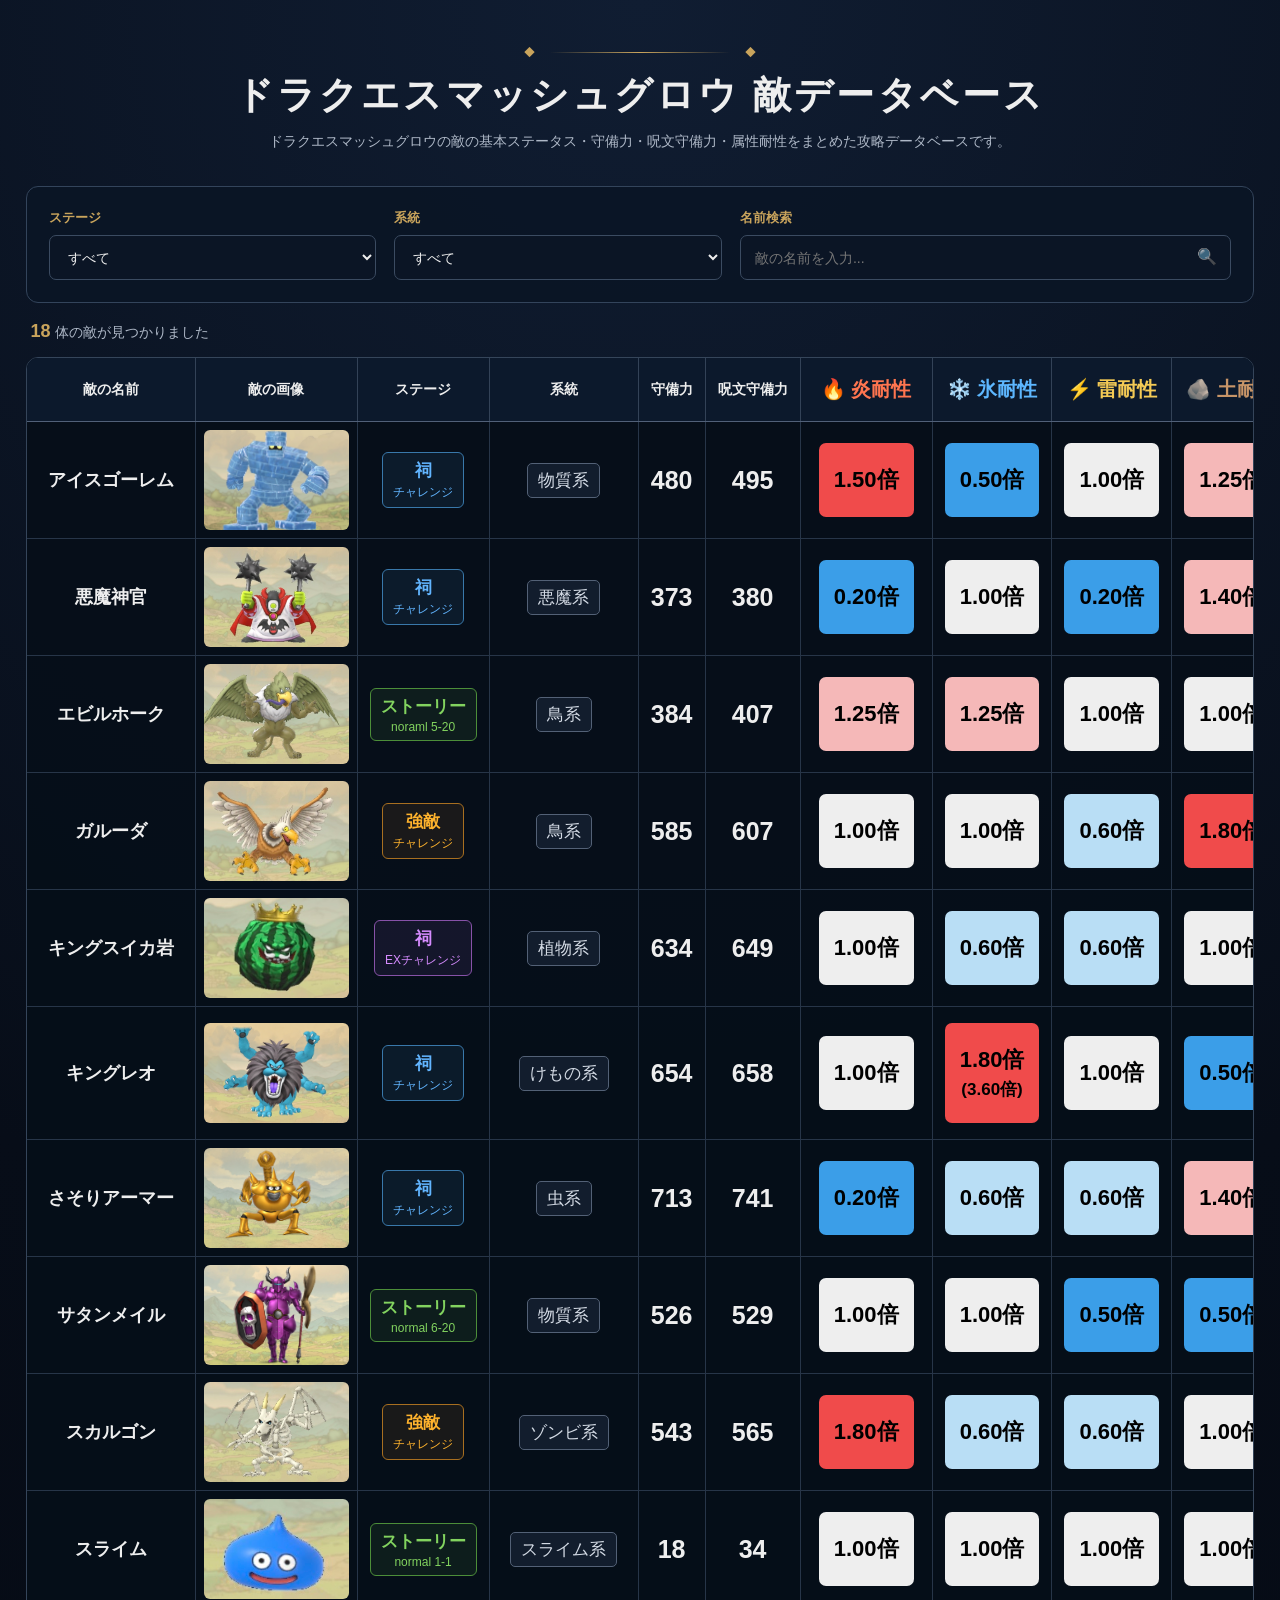
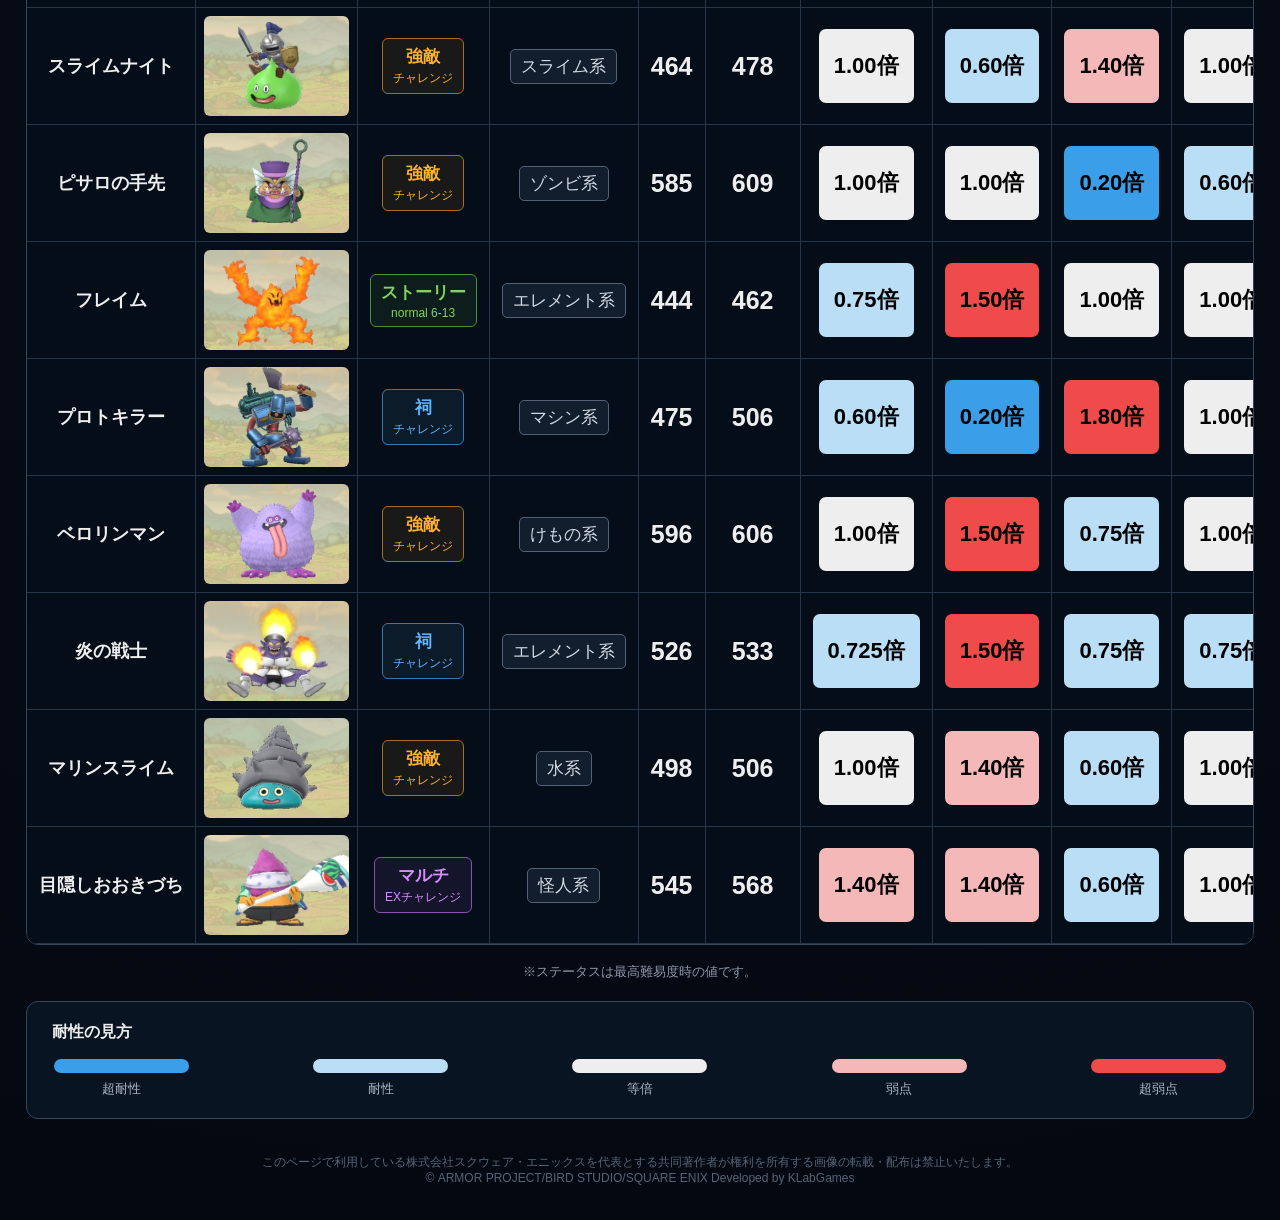
==== commit e800d7d8: "Add files via upload" ====
--- a/index.html
+++ b/index.html
@@ -397,7 +397,7 @@
                         <span class="resistance-normal">1.00倍</span> </td>
 
                     <td class="resistance">
-                        <span class="resistance-bad">1.80倍</span> </td>
+                        <span class="resistance-bad">1.80倍<br><small style="font-size: 17px;">(3.60倍)</small></span> </td>
 
                     <td class="resistance">
                         <span class="resistance-normal">1.00倍</span> </td>
@@ -414,7 +414,7 @@
                     <td class="resistance">
                         <span class="resistance-good">0.20倍</span> </td>
 
-                    <td class="other-data"></td>
+                    <td class="other-data">属性ダメージ+100%<br>爪装備ダメージ100%<br></td>
                 </tr>
 
                 <tr
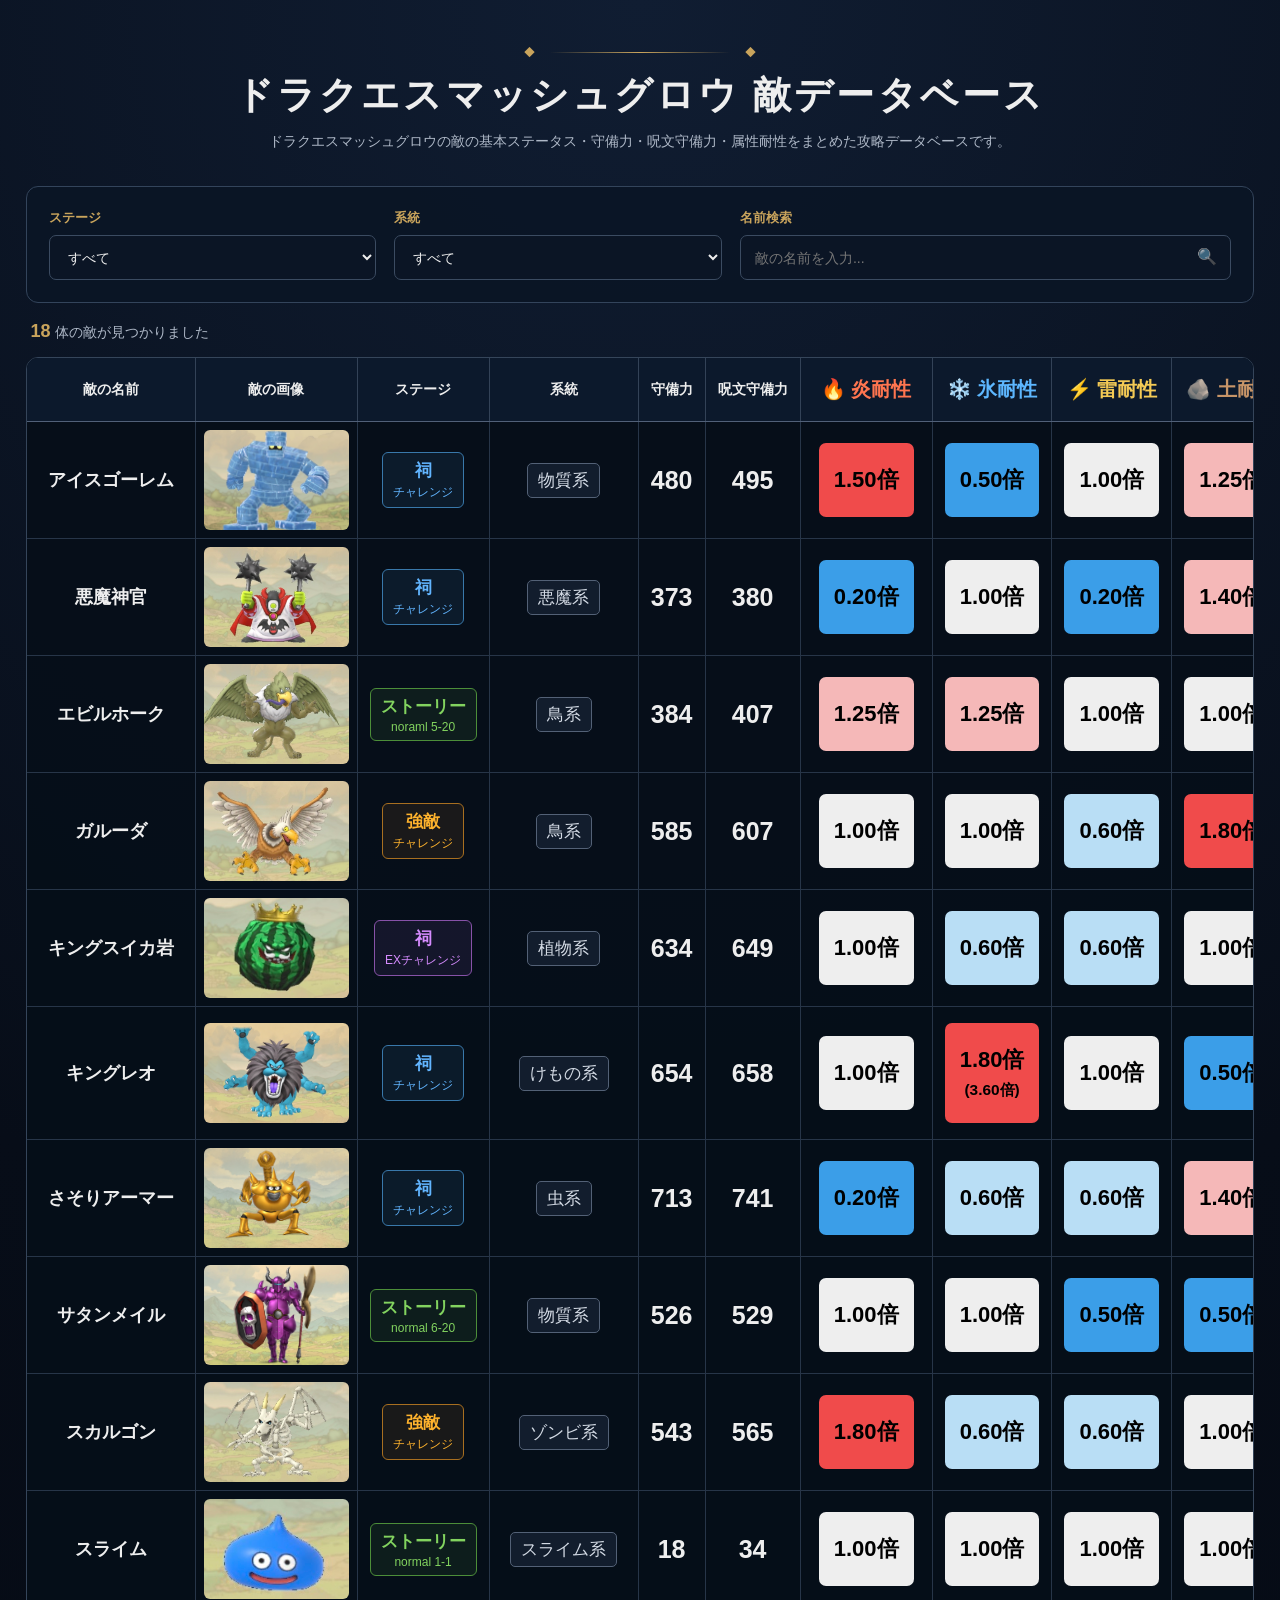
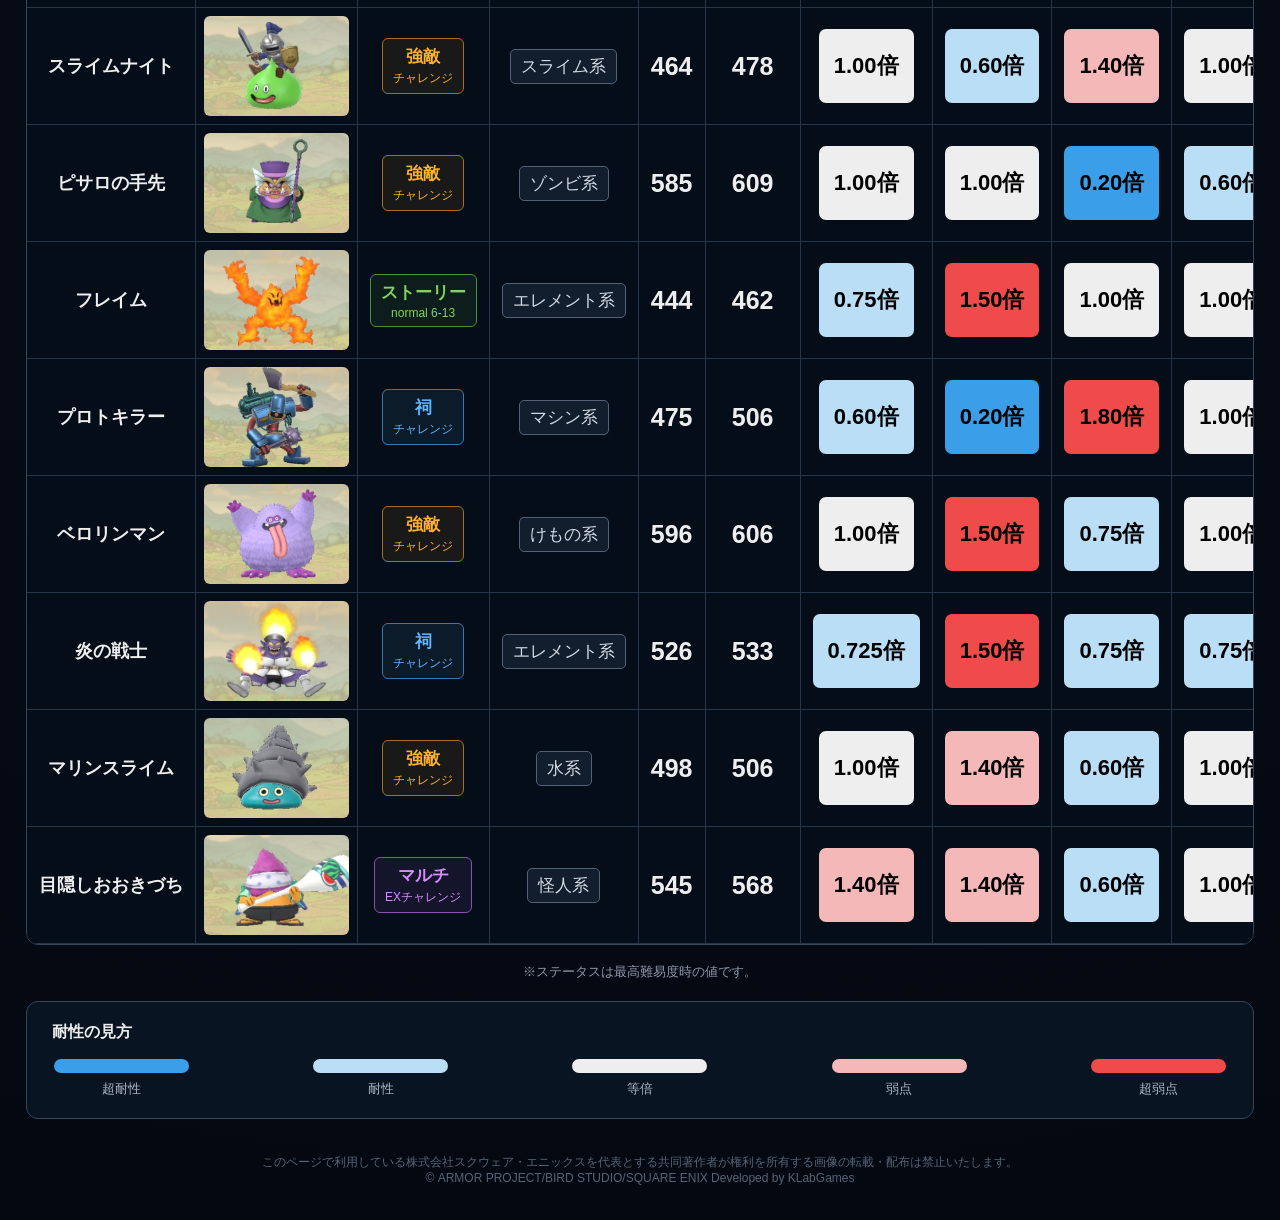
==== commit 55d60d24: "Add files via upload" ====
--- a/index.html
+++ b/index.html
@@ -397,7 +397,7 @@
                         <span class="resistance-normal">1.00倍</span> </td>
 
                     <td class="resistance">
-                        <span class="resistance-bad">1.80倍<br><small style="font-size: 17px;">(3.60倍)</small></span> </td>
+                        <span class="resistance-bad">1.80倍<br><small style="font-size: 0.7em;">(3.60倍)</small></span> </td>
 
                     <td class="resistance">
                         <span class="resistance-normal">1.00倍</span> </td>
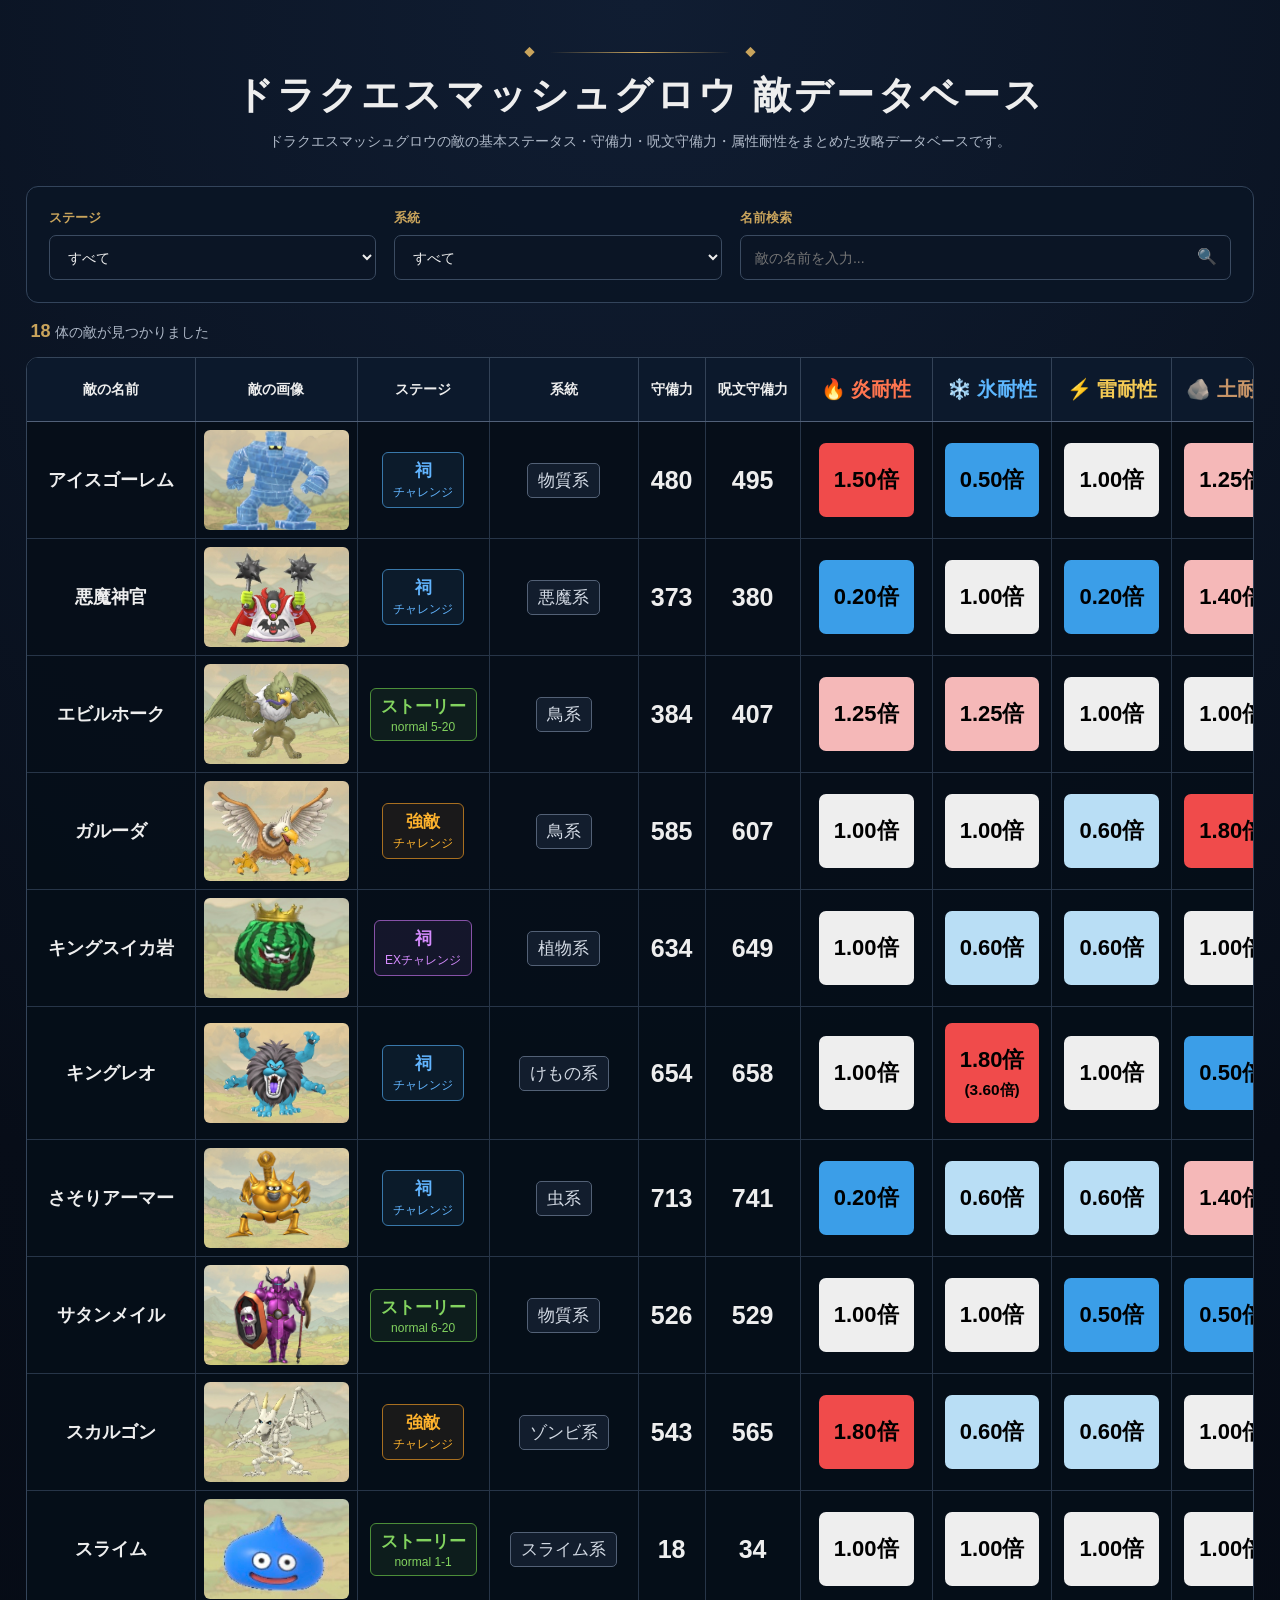
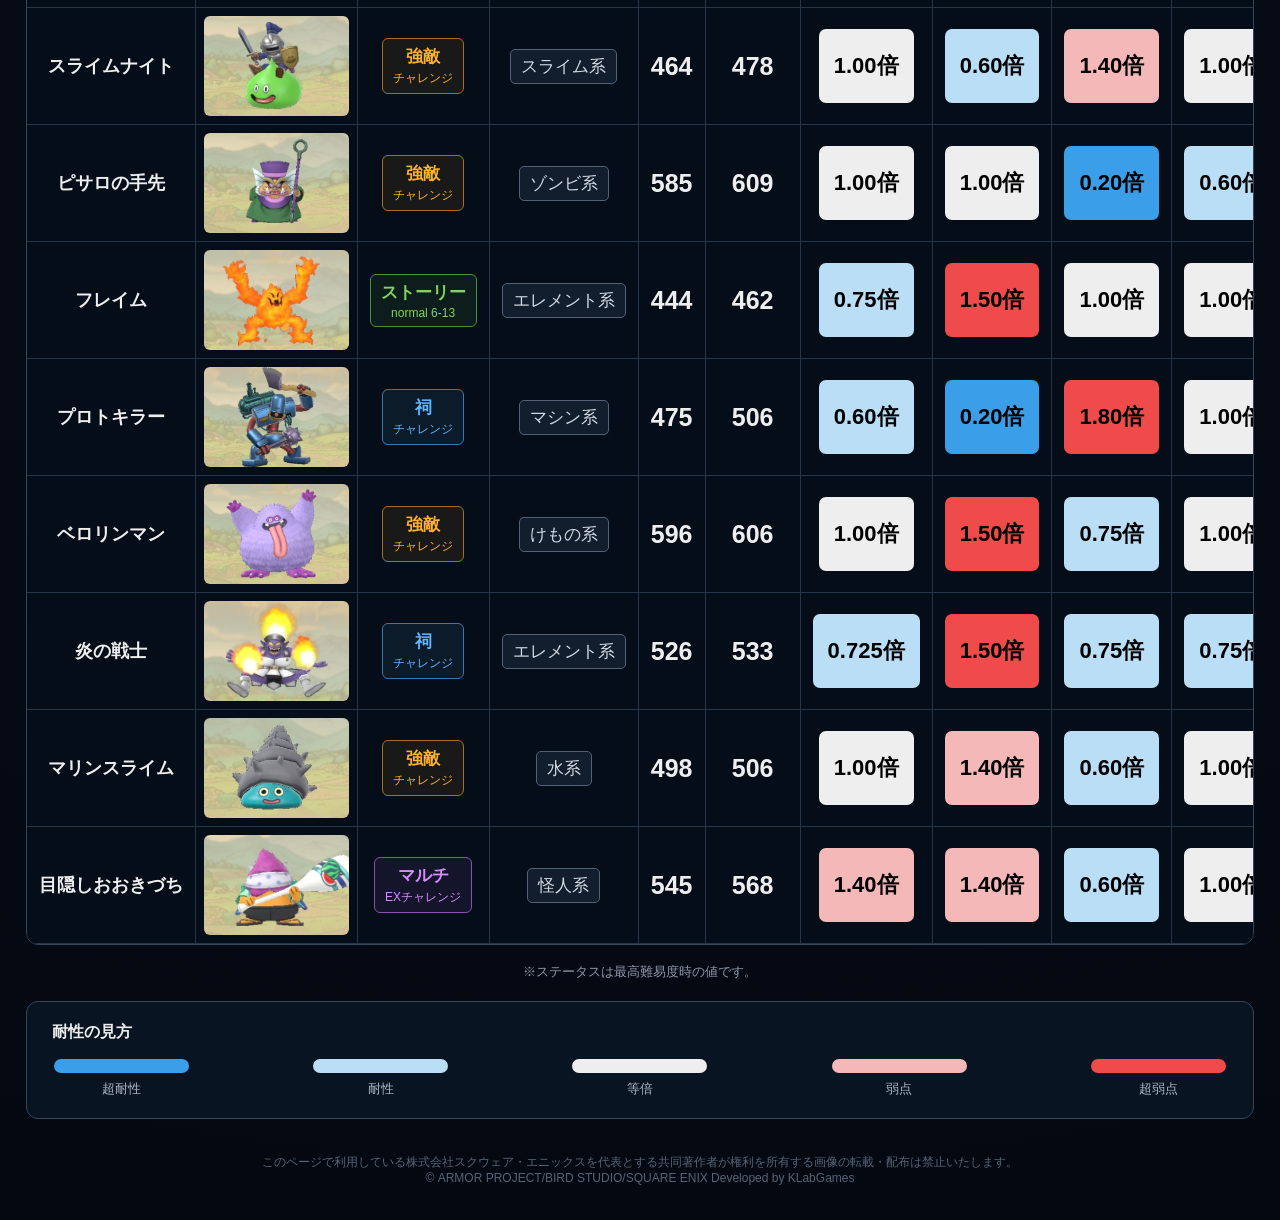
==== commit 3af7c378: "Add files via upload" ====
--- a/index.html
+++ b/index.html
@@ -237,7 +237,7 @@
                     <td>
                         <span class="stage-badge stage-story">
                             ストーリー
-                            <small>noraml 5-20</small>
+                            <small>normal 5-20</small>
                         </span> </td>
 
                     <td> <span class="type-badge">鳥系</span> </td>
@@ -414,7 +414,7 @@
                     <td class="resistance">
                         <span class="resistance-good">0.20倍</span> </td>
 
-                    <td class="other-data">属性ダメージ+100%<br>爪装備ダメージ100%<br></td>
+                    <td class="other-data"><small style="font-size: 0.8em;">属性ダメージ+100%<br>爪装備ダメージ100%<br></small></td>
                 </tr>
 
                 <tr
@@ -512,7 +512,7 @@
                     <td class="resistance">
                         <span class="resistance-slight-good">0.75倍</span> </td>
 
-                    <td class="other-data">・呪文耐性<br>　(×0.5)</td>
+                    <td class="other-data"><small style="font-size: 0.7em;">・呪文耐性<br>　(×0.5)</small></td>
                 </tr>
 
                 <tr
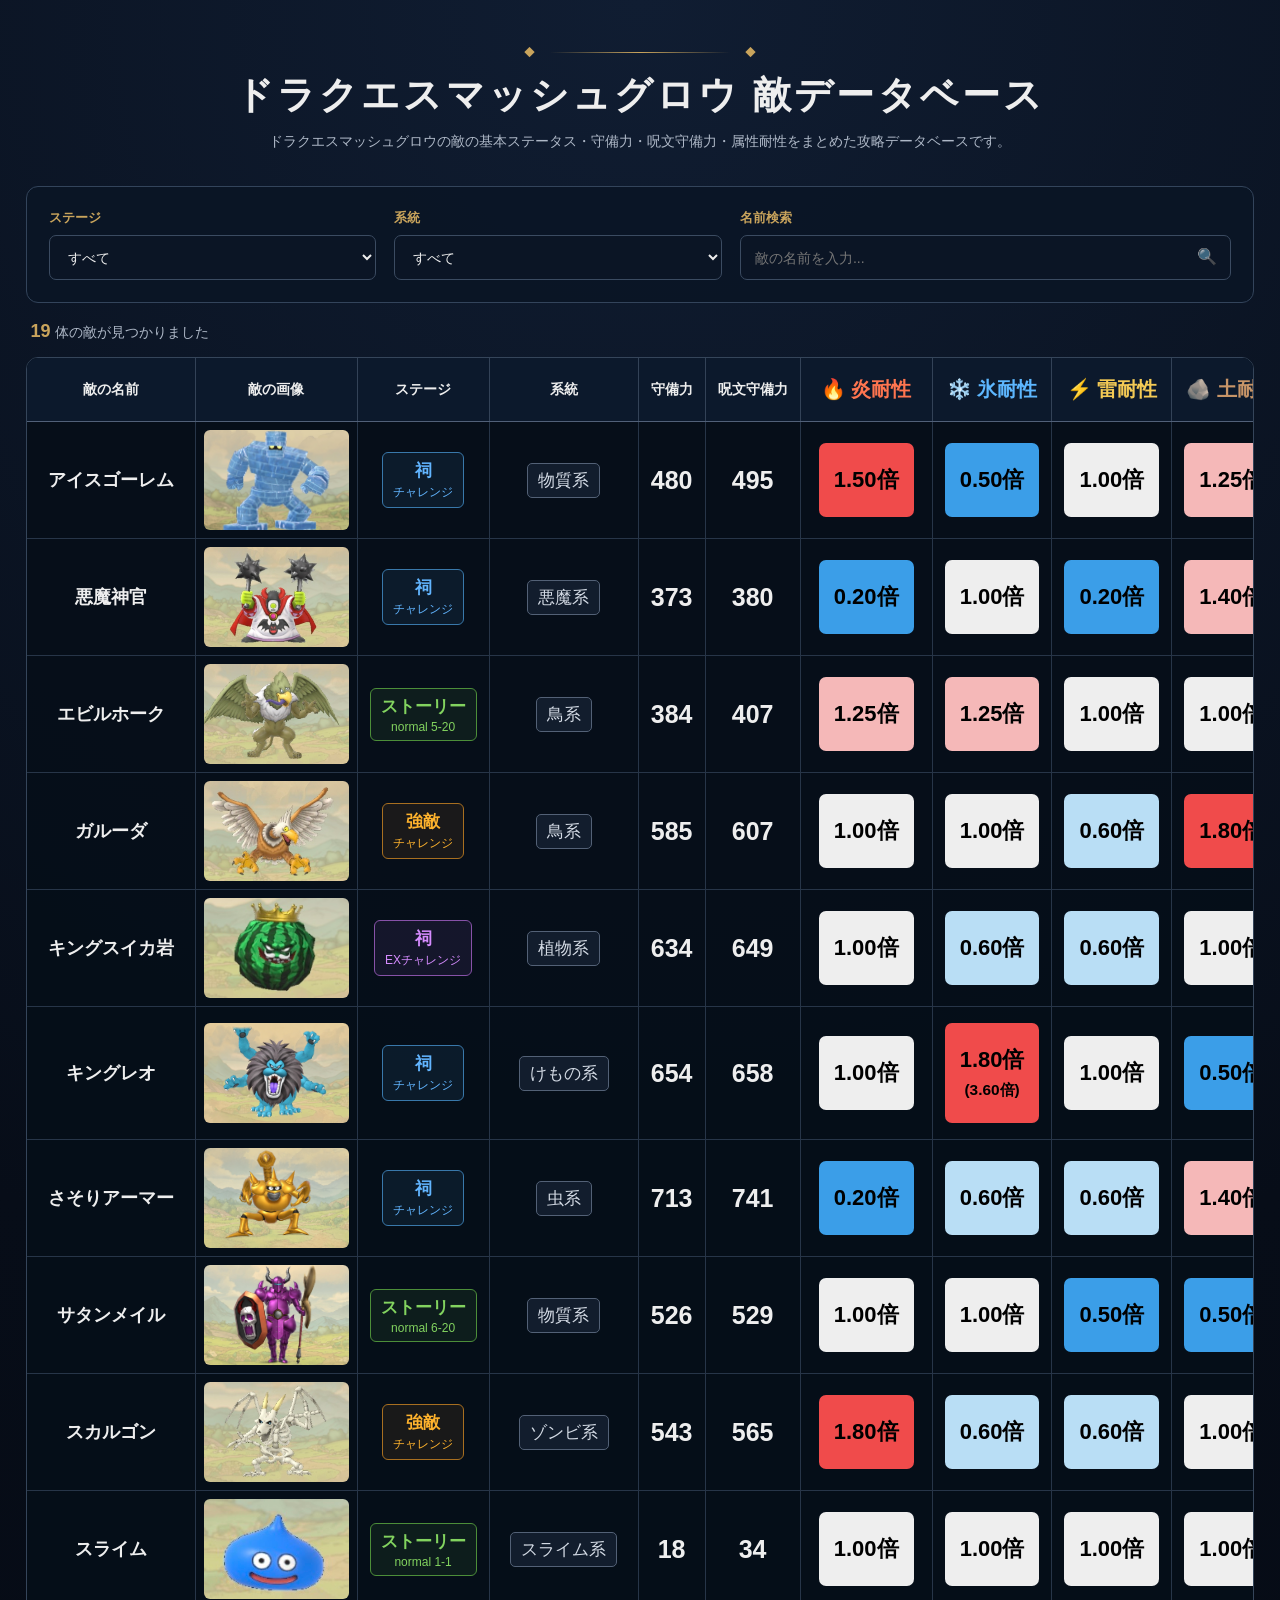
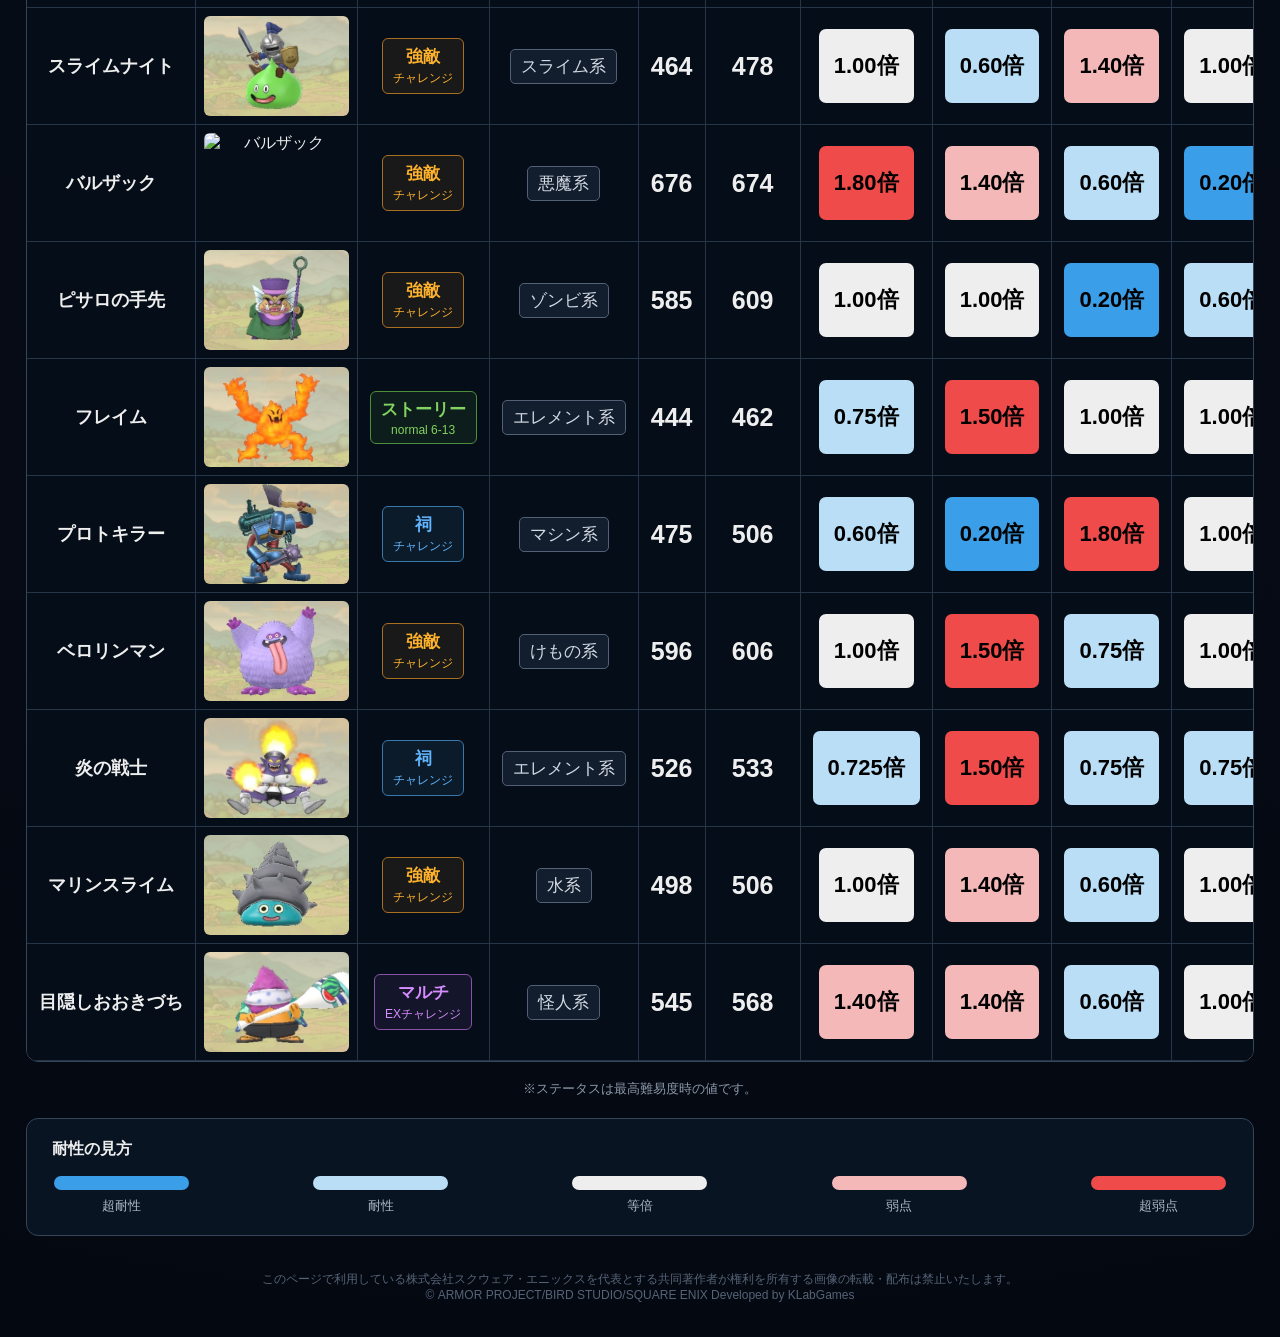
==== commit 9d84cf02: "Add files via upload" ====
--- a/index.html
+++ b/index.html
@@ -663,6 +663,55 @@
                 </tr>
 
                 <tr
+                    data-name="バルザック"
+                    data-stage="強敵"
+                    data-type="悪魔系">
+
+                    <td class="enemy-name">
+                        <strong>バルザック</strong></td>
+
+                    <td class="enemy-image">
+                        <img
+                            src="dqsgi/baru1.jpg"
+                            alt="バルザック"> </td>
+
+                    <td>
+                        <span class="stage-badge stage-strong">
+                            強敵
+                            <small>チャレンジ</small>
+                        </span> </td>
+
+                    <td> <span class="type-badge">悪魔系</span> </td>
+
+                    <td> <span class="status-number">676</span> </td>
+                    <td> <span class="status-number">674</span> </td>
+
+                    <!-- ★ 属性耐性 ★ -->
+                    <td class="resistance">
+                        <span class="resistance-bad">1.80倍</span> </td>
+
+                    <td class="resistance">
+                        <span class="resistance-slight-bad">1.40倍</span> </td>
+
+                    <td class="resistance">
+                        <span class="resistance-slight-good">0.60倍</span> </td>
+
+                    <td class="resistance">
+                        <span class="resistance-good">0.20倍</span> </td>
+
+                    <td class="resistance">
+                        <span class="resistance-normal">1.00倍</span> </td>
+
+                    <td class="resistance">
+                        <span class="resistance-slight-good">0.60倍</span> </td>
+
+                    <td class="resistance">
+                        <span class="resistance-slight-good">0.60倍</span> </td>
+
+                    <td class="other-data"></td>
+                </tr>
+
+                <tr
                     data-name="ピサロの手先"
                     data-stage="強敵"
                     data-type="ゾンビ系">
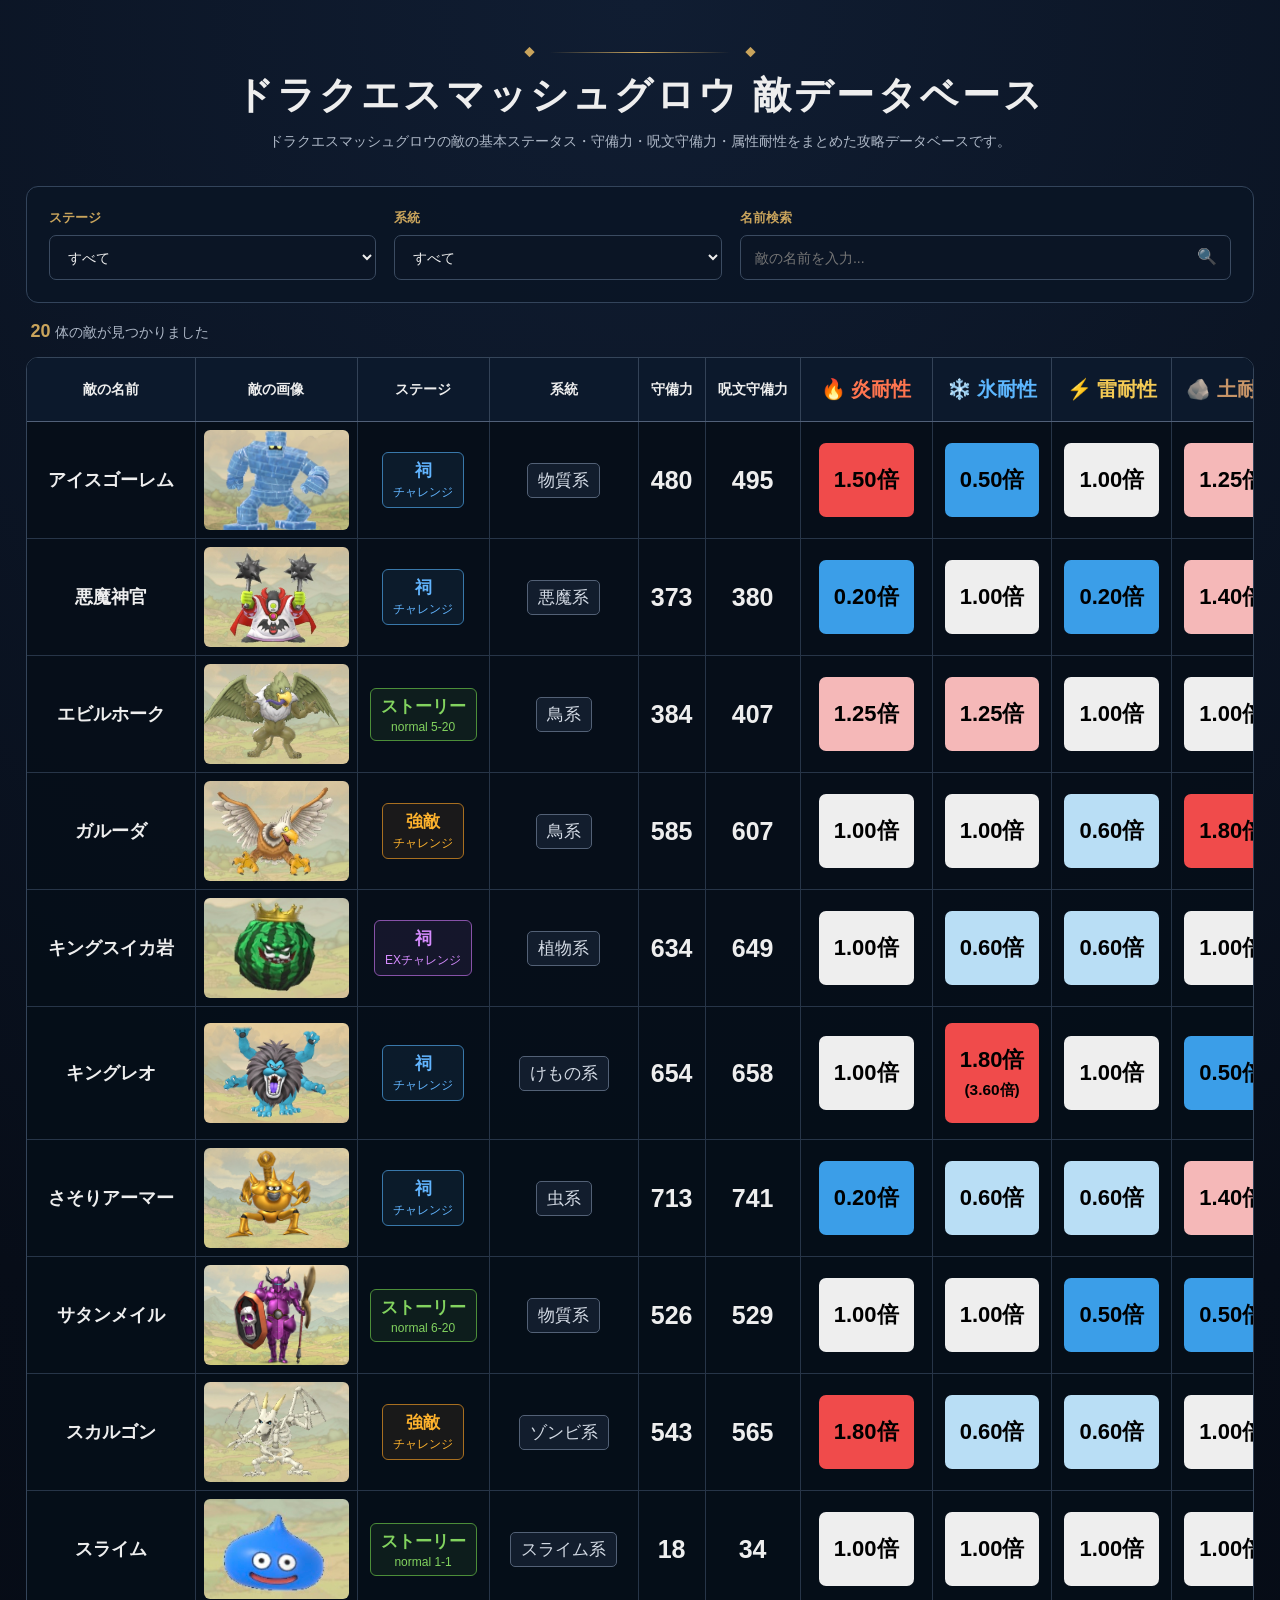
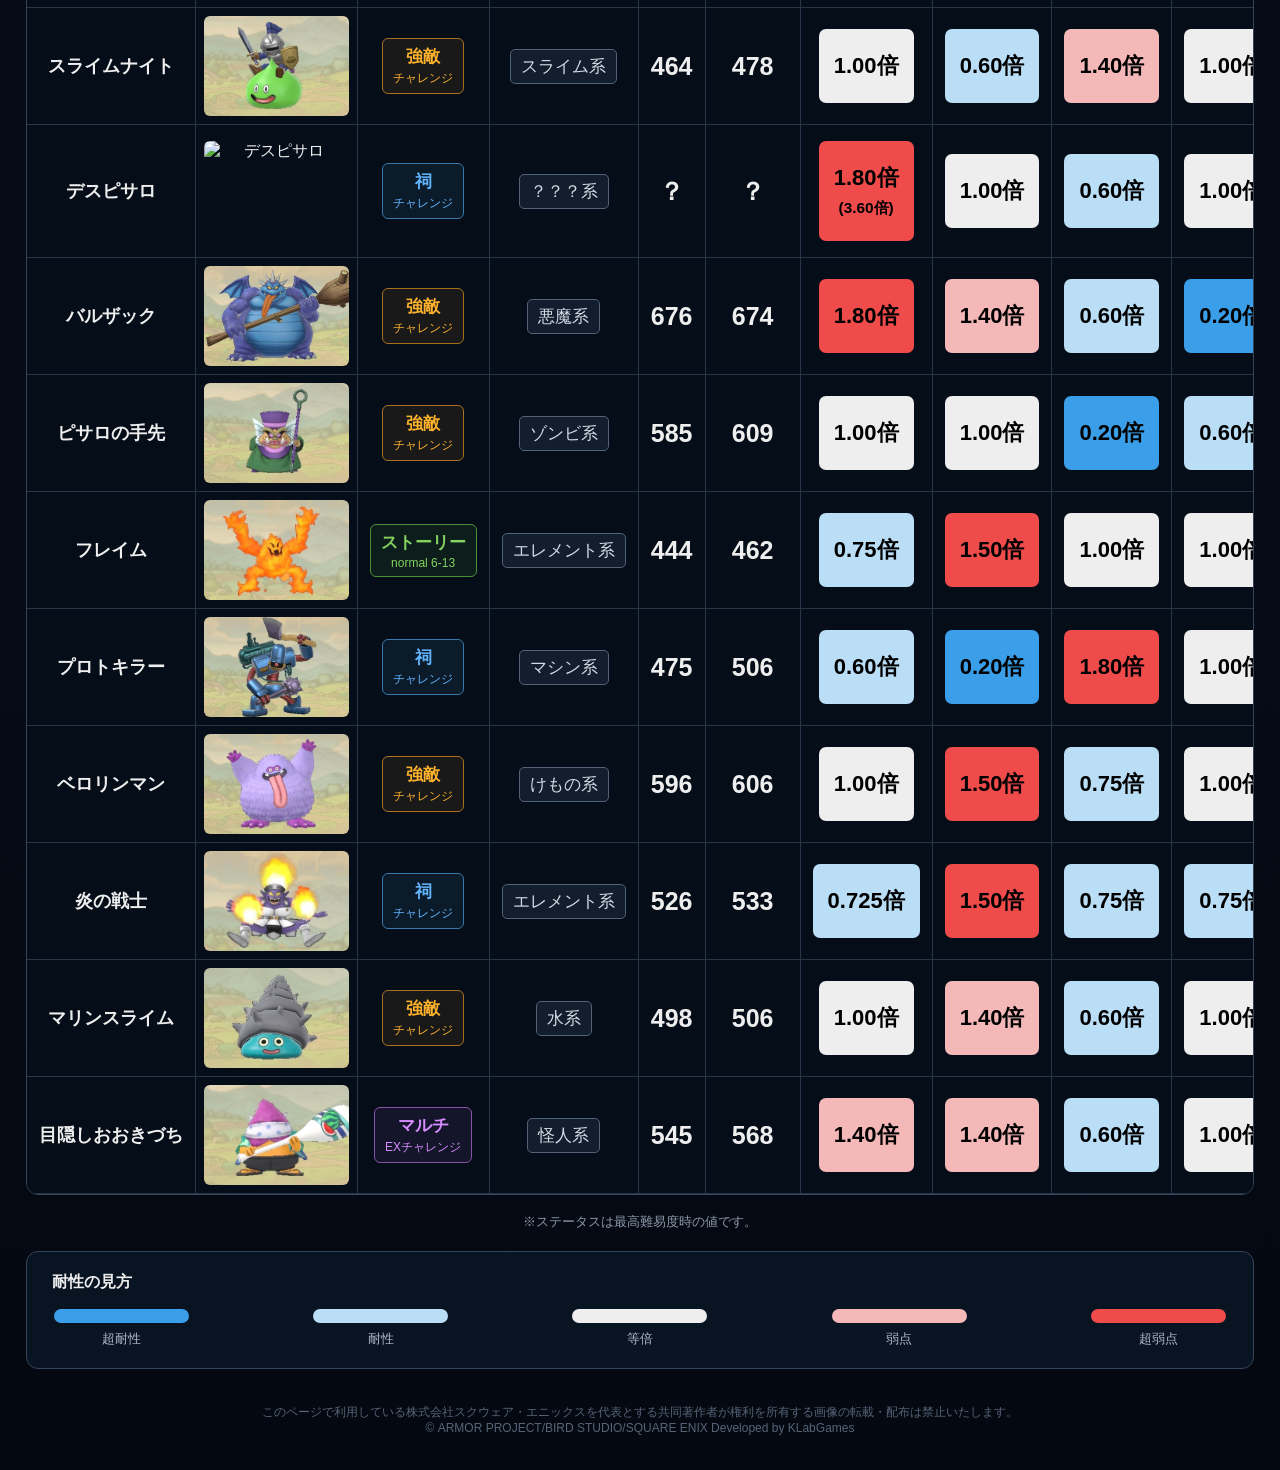
==== commit 96199d9b: "Add files via upload" ====
--- a/index.html
+++ b/index.html
@@ -414,7 +414,7 @@
                     <td class="resistance">
                         <span class="resistance-good">0.20倍</span> </td>
 
-                    <td class="other-data"><small style="font-size: 0.8em;">属性ダメージ+100%<br>爪装備ダメージ100%<br></small></td>
+                    <td class="other-data"><small style="font-size: 0.8em;">属性ダメージ+100%<br>爪装備ダメージ+100%<br></small></td>
                 </tr>
 
                 <tr
@@ -660,6 +660,55 @@
                         <span class="resistance-slight-good">0.60倍</span> </td>
 
                     <td class="other-data"></td>
+                </tr>
+
+                <tr
+                    data-name="デスピサロ"
+                    data-stage="祠"
+                    data-type="？？？系">
+
+                    <td class="enemy-name">
+                        <strong>デスピサロ</strong></td>
+
+                    <td class="enemy-image">
+                        <img
+                            src="dqsgi/desu1.png"
+                            alt="デスピサロ"> </td>
+
+                    <td>
+                        <span class="stage-badge stage-shrine">
+                            祠
+                            <small>チャレンジ</small>
+                        </span> </td>
+
+                    <td> <span class="type-badge">？？？系</span> </td>
+
+                    <td> <span class="status-number">？</span> </td>
+                    <td> <span class="status-number">？</span> </td>
+
+                    <!-- ★ 属性耐性 ★ -->
+                    <td class="resistance">
+                        <span class="resistance-bad">1.80倍<br><small style="font-size: 0.7em;">(3.60倍)</small></span> </td>
+
+                    <td class="resistance">
+                        <span class="resistance-normal">1.00倍</span> </td>
+
+                    <td class="resistance">
+                        <span class="resistance-slight-good">0.60倍</span> </td>
+
+                    <td class="resistance">
+                        <span class="resistance-normal">1.00倍</span> </td>
+
+                    <td class="resistance">
+                        <span class="resistance-slight-bad">1.40倍<br><small style="font-size: 0.7em;">(2.80倍)</small></span> </td>
+
+                    <td class="resistance">
+                        <span class="resistance-normal">1.00倍</span> </td>
+
+                    <td class="resistance">
+                        <span class="resistance-good">0.20倍</span> </td>
+
+                    <td class="other-data"><small style="font-size: 0.8em;">属性ダメージ+100%<br>槍装備ダメージ+100%<br>杖装備ダメージ-50%<br></small></td>
                 </tr>
 
                 <tr
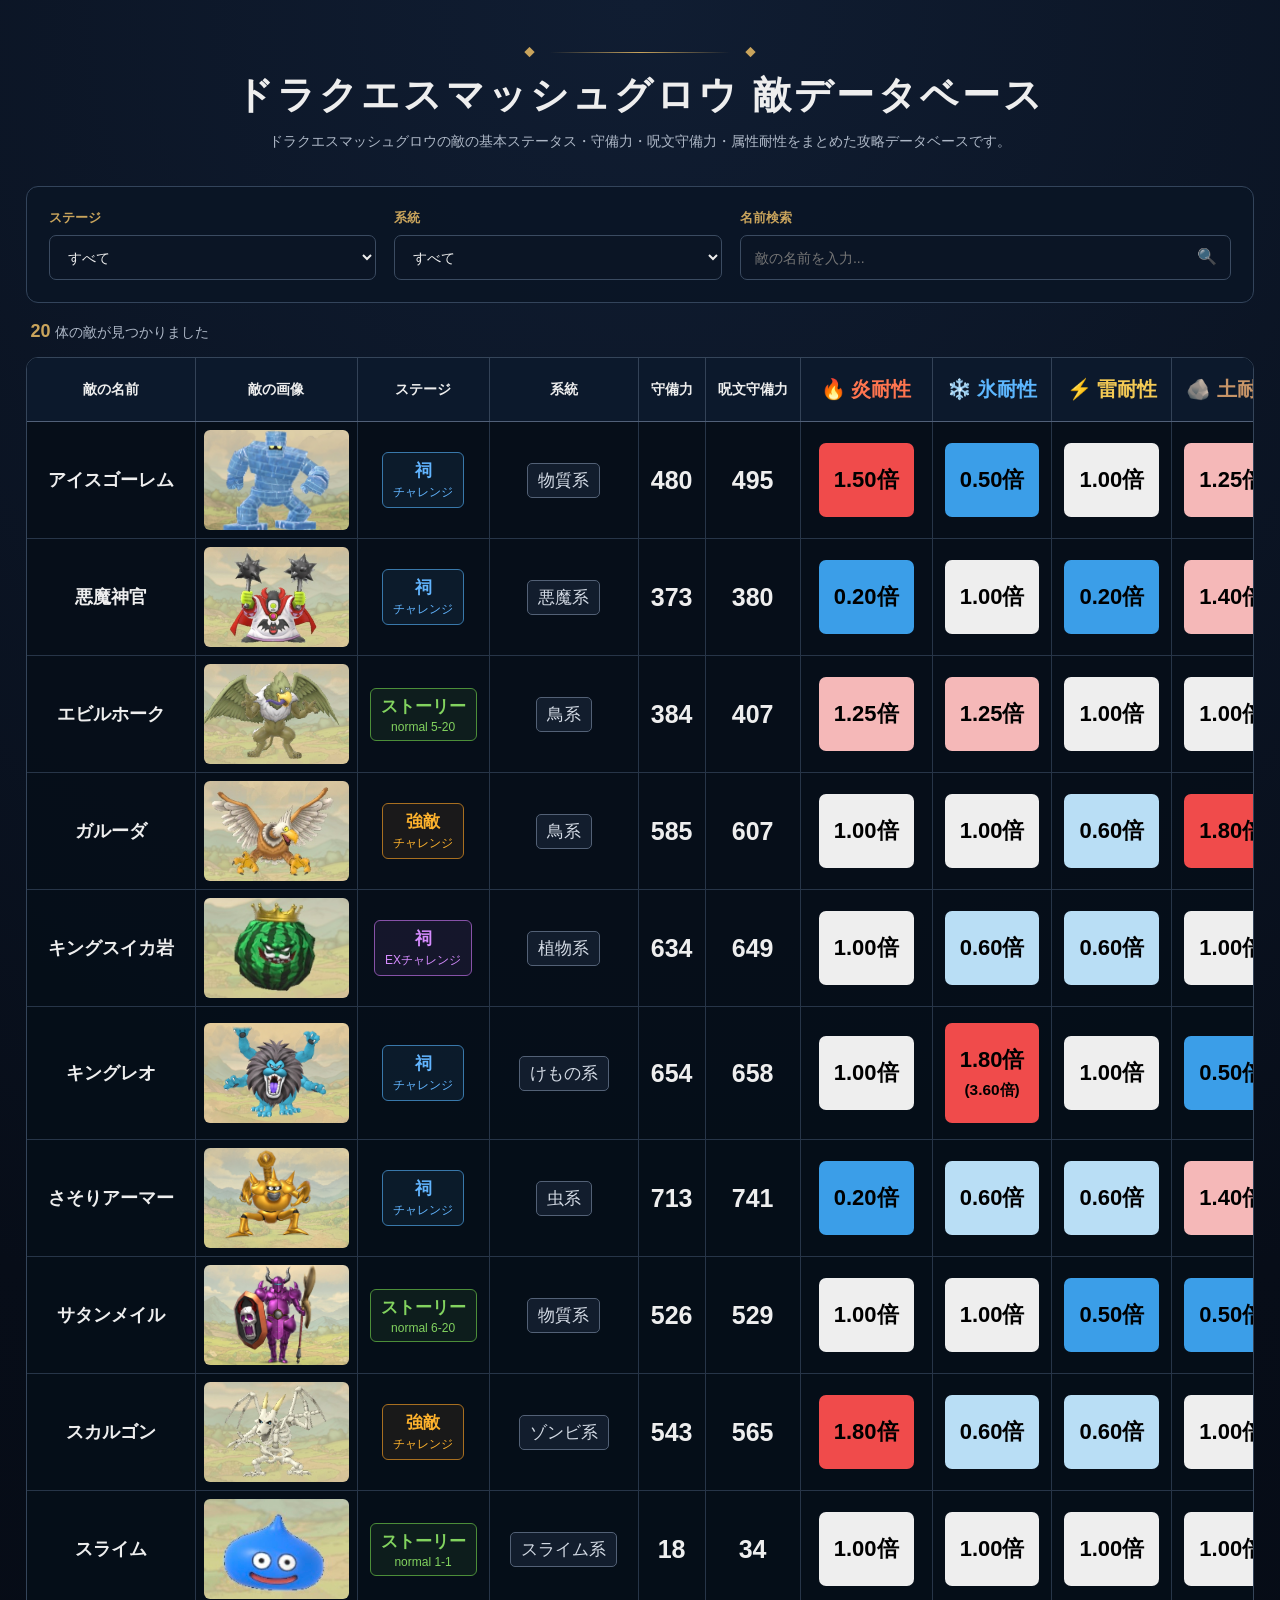
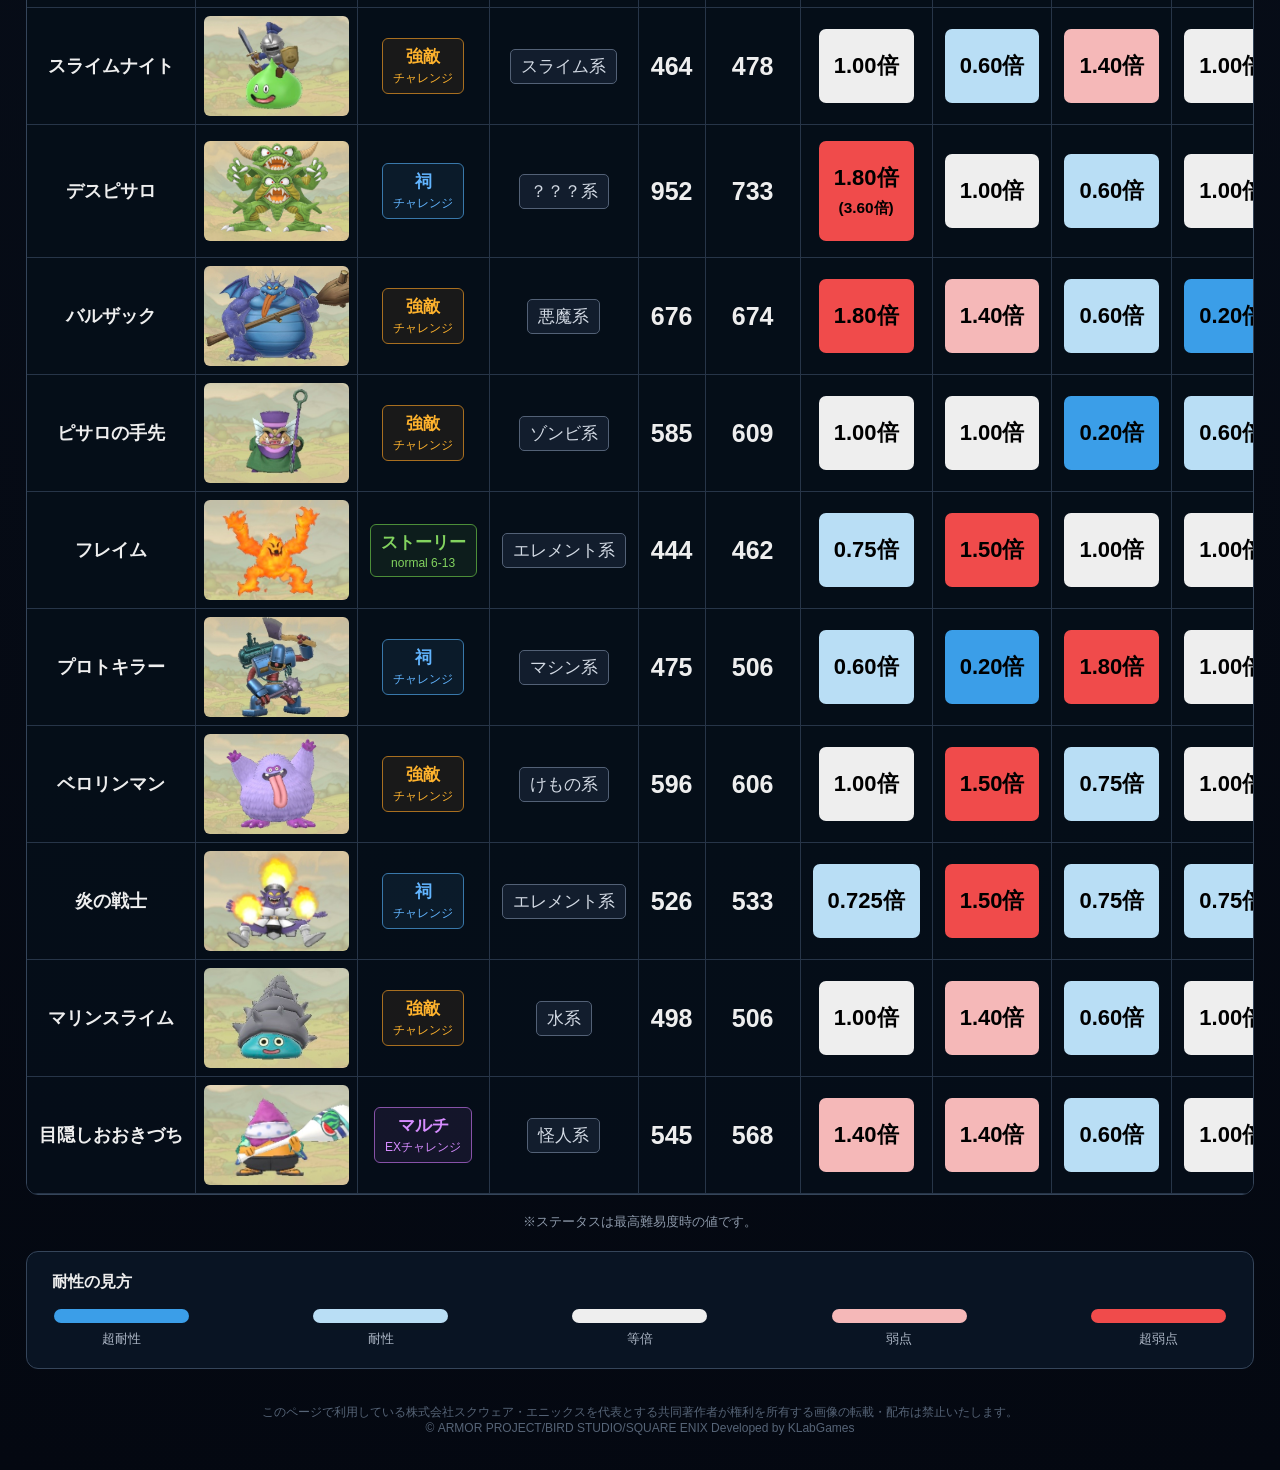
==== commit ab25438e: "Add files via upload" ====
--- a/index.html
+++ b/index.html
@@ -683,8 +683,8 @@
 
                     <td> <span class="type-badge">？？？系</span> </td>
 
-                    <td> <span class="status-number">？</span> </td>
-                    <td> <span class="status-number">？</span> </td>
+                    <td> <span class="status-number">952</span> </td>
+                    <td> <span class="status-number">733</span> </td>
 
                     <!-- ★ 属性耐性 ★ -->
                     <td class="resistance">
